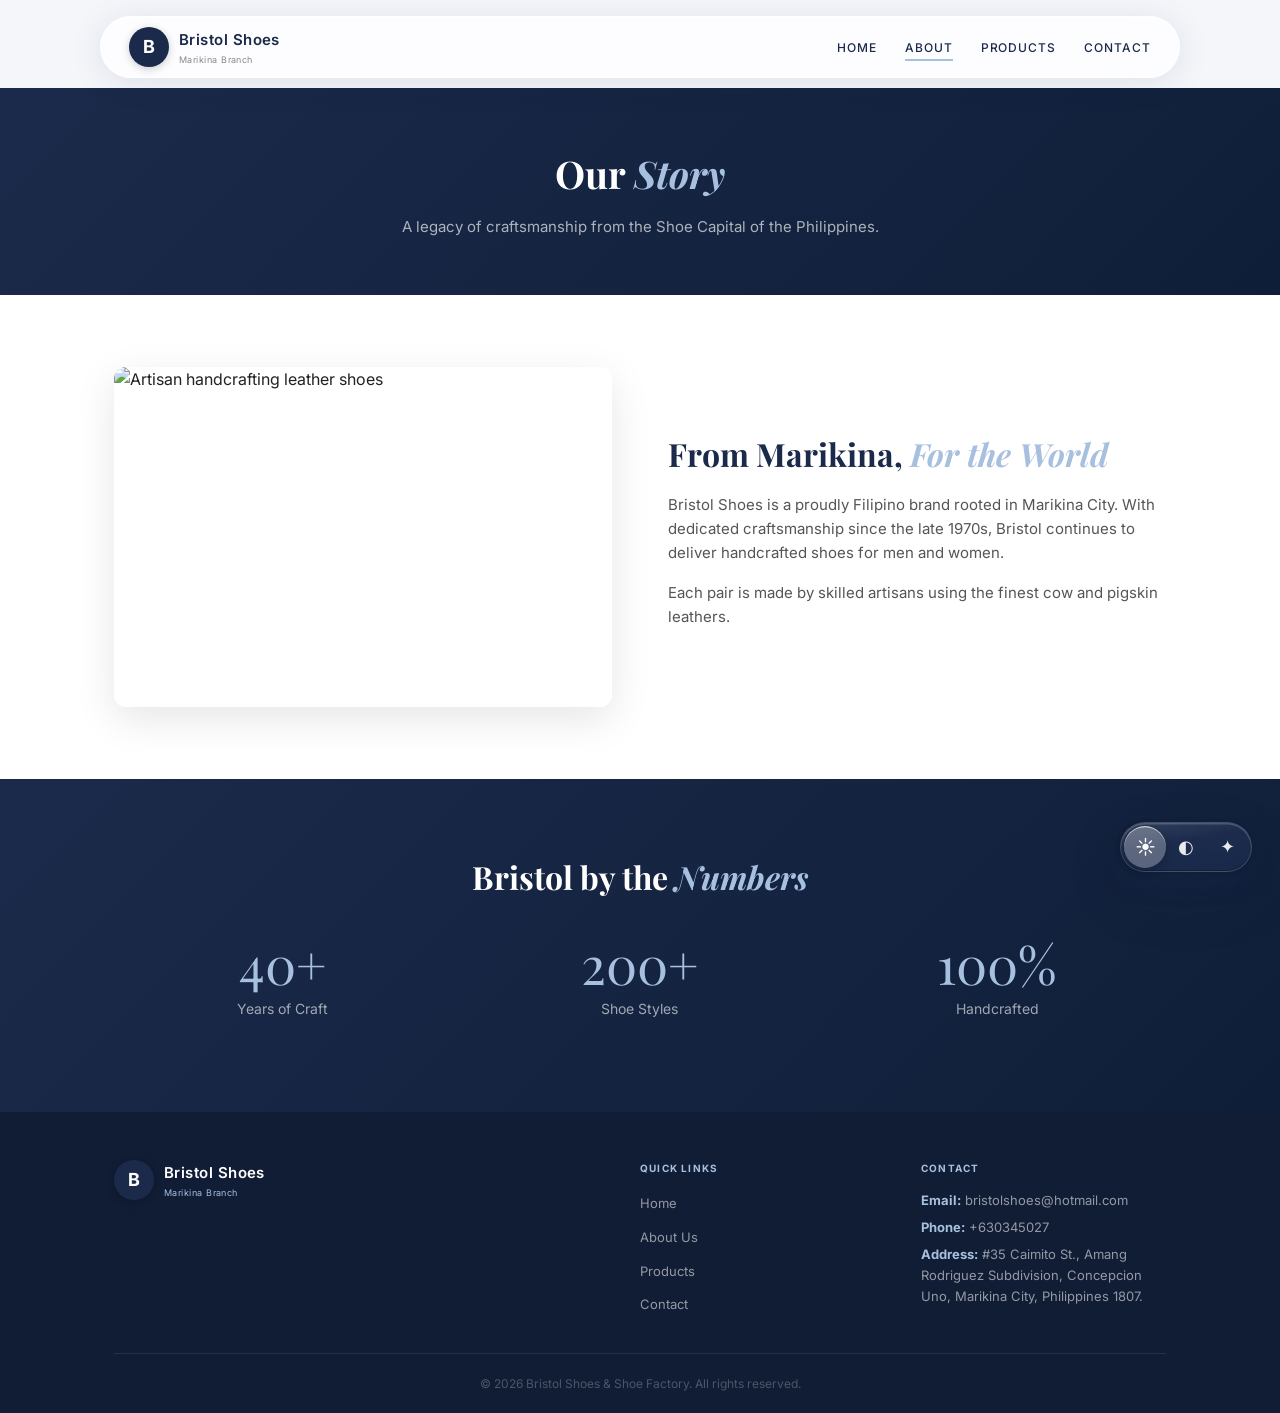
==== about.html @ e2a5bfc6 "Reduce glass transparency on Bristol theme cards to improve text legibility over images" ====
<!DOCTYPE html>
<html lang="en">
<head>
    <script async src="https://www.googletagmanager.com/gtag/js?id=G-ZRHDGZWT0E"></script>
    <script>
        window.dataLayer = window.dataLayer || [];
        function gtag() { dataLayer.push(arguments); }
        gtag('js', new Date());
        gtag('config', 'G-ZRHDGZWT0E');
    </script>
    <meta charset="UTF-8">
    <meta name="viewport" content="width=device-width, initial-scale=1.0">
    <meta name="description" content="About Bristol Shoes Marikina - A proudly Filipino shoe brand.">
    <title>About Us - Bristol Shoes Marikina</title>
    <link rel="stylesheet" href="css/style.css">
</head>
<body>

    <!-- Navbar -->
    <nav>
        <div class="wrap">
            <a href="index.html" class="logo">
                <div class="logo-icon">B</div>
                <div>
                    <span class="logo-name">Bristol Shoes</span>
                    <span class="logo-sub">Marikina Branch</span>
                </div>
            </a>
            <ul class="nav-links">
                <li><a href="index.html">Home</a></li>
                <li><a href="about.html" class="active">About</a></li>
                <li><a href="products.html">Products</a></li>
                <li><a href="contact.html">Contact</a></li>
            </ul>
            <button class="nav-toggle" id="nav-toggle" aria-label="Menu" aria-expanded="false">
                <span></span><span></span><span></span>
            </button>
        </div>
    </nav>

    <!-- Mobile Nav Dropdown -->
    <nav class="mobile-nav-menu" id="mobile-nav-menu">
        <a href="index.html">Home</a>
        <a href="about.html" class="active">About</a>
        <a href="products.html">Products</a>
        <a href="contact.html">Contact</a>
    </nav>

    <!-- Page Header -->
    <section class="page-header">
        <div class="wrap">
            <h1>Our <em>Story</em></h1>
            <p>A legacy of craftsmanship from the Shoe Capital of the Philippines.</p>
        </div>
    </section>

    <!-- Our Story -->
    <section class="section-white">
        <div class="wrap two-col">
            <div class="col">
                <img src="https://artikelph.com/wp-content/uploads/2025/02/Marikina-City-Facebook-OG-1200x630-new-min-scaled.jpg" alt="Artisan handcrafting leather shoes">
            </div>
            <div class="col">
                <h2>From Marikina, <em>For the World</em></h2>
                <p>Bristol Shoes is a proudly Filipino brand rooted in Marikina City. With dedicated craftsmanship since the late 1970s, Bristol continues to deliver handcrafted shoes for men and women.</p>
                <p>Each pair is made by skilled artisans using the finest cow and pigskin leathers.</p>
            </div>
        </div>
    </section>

   

    <!-- Stats -->
    <section class="section-navy">
        <div class="wrap">
            <h2>Bristol by the <em>Numbers</em></h2>
            <div class="stats">
                <div class="stat">
                    <span class="stat-num">40+</span>
                    <p>Years of Craft</p>
                </div>
                <div class="stat">
                    <span class="stat-num">200+</span>
                    <p>Shoe Styles</p>
                </div>
                <div class="stat">
                    <span class="stat-num">100%</span>
                    <p>Handcrafted</p>
                </div>
            </div>
        </div>
    </section>

    <!-- Footer -->
    <footer>
        <div class="wrap">
            <div class="footer-row">
                <div class="footer-wide">
                    <a href="index.html" class="logo">
                        <div class="logo-icon">B</div>
                        <div>
                            <span class="logo-name">Bristol Shoes</span>
                            <span class="logo-sub">Marikina Branch</span>
                        </div>
                    </a>
                </div>
                <div class="footer-col">
                    <h4>Quick Links</h4>
                    <ul>
                        <li><a href="index.html">Home</a></li>
                        <li><a href="about.html">About Us</a></li>
                        <li><a href="products.html">Products</a></li>
                        <li><a href="contact.html">Contact</a></li>
                    </ul>
                </div>
                <div class="footer-col footer-contact">
                    <h4>Contact</h4>
                    <p><strong>Email:</strong> bristolshoes@hotmail.com</p>
                    <p><strong>Phone:</strong> +630345027</p>
                    <p><strong>Address:</strong> #35 Caimito St., Amang Rodriguez Subdivision, Concepcion Uno, Marikina City, Philippines 1807.</p>
                </div>
            </div>
            <div class="footer-bottom">
                <p>&copy; 2026 Bristol Shoes &amp; Shoe Factory. All rights reserved.</p>
            </div>
        </div>
    </footer>

    <!-- Liquid Glass Theme Switcher -->
    <div class="switcher-wrap">
        <fieldset class="switcher">
            <legend class="switcher__legend"></legend>
            <input class="switcher__input" type="radio" name="theme" value="light" id="theme-light" checked>
            <label class="switcher__option" for="theme-light" title="Light mode">☀</label>
            <input class="switcher__input" type="radio" name="theme" value="dark" id="theme-dark">
            <label class="switcher__option" for="theme-dark" title="Dark mode">◐</label>
            <input class="switcher__input" type="radio" name="theme" value="bristol" id="theme-bristol">
            <label class="switcher__option" for="theme-bristol" title="Bristol mode">✦</label>
        </fieldset>
    </div>
    <script src="js/theme.js"></script>
    <script src="js/scroll.js"></script>

</body>
</html>
---- css/style.css ----
/* ==============================================
   BRISTOL SHOES — Stylesheet (Theme-Complete)
   HTML = skeleton · CSS = makeup + physics
   ============================================== */

@import url('https://fonts.googleapis.com/css2?family=Playfair+Display:wght@700&family=Inter:wght@400;500;600&display=swap');


/* ==============================================
   THEME VARIABLES — every color lives here
   ============================================== */

:root, [data-theme="light"] {
    --bg:           #F4F6FA;
    --bg-card:      #ffffff;
    --bg-alt:       #ffffff;
    --text:         #222222;
    --text-muted:   #555555;
    --text-soft:    #888888;
    --heading:      #1B2A4A;
    --accent:       #A8C0E0;
    --border:       #E8EEF6;
    --nav-bg:       rgba(255,255,255,0.78);
    --nav-border:   rgba(255,255,255,0.6);
    --nav-text:     #1B2A4A;
    --nav-shadow:   rgba(27,42,74,0.10);
    --btn-bg:       #1B2A4A;
    --btn-text:     #ffffff;
    --input-bg:     #F8FAFD;
    --input-border: #D8E0EC;
    --info-icon:    #1B2A4A;
    --footer-bg:    #111D35;
    --logo-bg:      #1B2A4A;
    --card-shadow:  rgba(27,42,74,0.08);
}

[data-theme="dark"] {
    --bg:           #0d1117;
    --bg-card:      #161b22;
    --bg-alt:       #161b22;
    --text:         #e6edf3;
    --text-muted:   #8b949e;
    --text-soft:    #6e7681;
    --heading:      #e6edf3;
    --accent:       #79acd4;
    --border:       #30363d;
    --nav-bg:       rgba(13,17,23,0.88);
    --nav-border:   rgba(255,255,255,0.07);
    --nav-text:     #e6edf3;
    --nav-shadow:   rgba(0,0,0,0.35);
    --btn-bg:       #ffffff;
    --btn-text:     #1B2A4A;
    --input-bg:     #0d1117;
    --input-border: #30363d;
    --info-icon:    #1B2A4A;
    --footer-bg:    #010409;
    --logo-bg:      #ffffff;
    --card-shadow:  rgba(0,0,0,0.25);
}

[data-theme="bristol"] {
    --bg:           #162040;
    --bg-card:      rgba(22,32,64,0.92);
    --bg-alt:       rgba(22,32,64,0.95);
    --text:         #ffffff;
    --text-muted:   #A8C0E0;
    --text-soft:    rgba(168,192,224,0.65);
    --heading:      #ffffff;
    --accent:       #A8C0E0;
    --border:       rgba(168,192,224,0.18);
    --nav-bg:       rgba(22,32,64,0.82);
    --nav-border:   rgba(168,192,224,0.2);
    --nav-text:     #A8C0E0;
    --nav-shadow:   rgba(0,0,0,0.3);
    --btn-bg:       #A8C0E0;
    --btn-text:     #1B2A4A;
    --input-bg:     rgba(255,255,255,0.06);
    --input-border: rgba(168,192,224,0.25);
    --info-icon:    #A8C0E0;
    --footer-bg:    #0a1228;
    --logo-bg:      #A8C0E0;
    --card-shadow:  rgba(0,0,0,0.2);
}


/* ==============================================
   RESET + BASE
   ============================================== */

html { scroll-behavior: smooth; box-sizing: border-box; }
*, *::before, *::after {
    margin: 0; padding: 0; box-sizing: inherit;
}

/* Theme transition only on elements that need it (prevents lag on complex pages) */
body, nav, .product, .cart-sidebar, .modal-container, .checkout-container, 
.form-group input, .form-group textarea, .pay-option, .cart-item,
.page-header, .section-white, .section-navy, footer {
    transition: background-color 0.3s ease;
}

body {
    font-family: 'Inter', sans-serif;
    background: var(--bg);
    color: var(--text);
    line-height: 1.6;
    padding-top: 88px;
    /* GPU-accelerated scrolling */
    -webkit-overflow-scrolling: touch;
}

img { max-width: 100%; display: block; }
a   { text-decoration: none; color: inherit; }
ul  { list-style: none; }

h2 {
    font-family: 'Playfair Display', serif;
    font-size: 32px;
    color: var(--heading);
    margin-bottom: 14px;
}
h2 em { color: var(--accent); font-style: italic; }


/* ==============================================
   WRAP
   ============================================== */

.wrap { max-width: 1100px; margin: 0 auto; padding: 0 24px; }


/* ==============================================
   NAVBAR — Floating Pill Glass
   ============================================== */

nav {
    position: fixed;
    top: 16px; left: 50%;
    transform: translateX(-50%);
    width: calc(100% - 48px);
    max-width: 1080px;
    border-radius: 999px;
    background: var(--nav-bg);
    backdrop-filter: blur(28px) saturate(200%);
    -webkit-backdrop-filter: blur(28px) saturate(200%);
    border: 1px solid var(--nav-border);
    box-shadow:
        0 4px 32px var(--nav-shadow),
        0 1px 0 rgba(255,255,255,0.55) inset;
    padding: 10px 28px;
    z-index: 1000;
    /* GPU layer for smooth scrolling */
    will-change: transform;
    transform: translateX(-50%) translateZ(0);
}

nav .wrap {
    display: flex;
    justify-content: space-between;
    align-items: center;
    max-width: 100%; padding: 0; margin: 0;
}

.logo { display: flex; align-items: center; gap: 10px; }

.logo-icon {
    width: 40px; height: 40px;
    background: var(--logo-bg);
    border-radius: 50%;
    color: var(--btn-text);
    font-size: 18px; font-weight: 700;
    display: flex; align-items: center; justify-content: center;
    box-shadow: 0 2px 8px rgba(0,0,0,0.2);
    flex-shrink: 0;
    transition: background 0.3s ease;
}

.logo-name {
    font-size: 15px; font-weight: 600;
    color: var(--nav-text);
    letter-spacing: 0.03em;
}
.logo-sub { font-size: 9px; color: var(--text-soft); display: block; letter-spacing: 0.05em; }

.nav-links { display: flex; gap: 28px; align-items: center; }
.nav-links a {
    font-size: 12px; font-weight: 500;
    color: var(--nav-text);
    text-transform: uppercase; letter-spacing: 0.08em;
    padding: 4px 0;
    border-bottom: 2px solid transparent;
    transition: color 0.2s, border-color 0.2s;
}
.nav-links a:hover    { color: var(--accent); }
.nav-links a.active   { color: var(--nav-text); border-bottom-color: var(--accent); }


/* ==============================================
   HERO
   ============================================== */

.hero {
    background: linear-gradient(135deg, #1B2A4A 0%, #0f1e38 100%);
    color: white;
    padding: 90px 0 80px;
    position: relative; overflow: hidden;
}
.hero::before {
    content: '';
    position: absolute;
    width: 500px; height: 500px;
    background: radial-gradient(circle, rgba(168,192,224,0.08) 0%, transparent 70%);
    top: -100px; right: -100px;
    border-radius: 50%;
    pointer-events: none;
}
.hero .wrap { display: flex; align-items: center; gap: 60px; }
.hero-text  { flex: 1; }
.hero-img   { flex: 1; }
.hero-img img {
    width: 100%; height: 380px;
    object-fit: cover; object-position: center 57%;
    border-radius: 16px;
    box-shadow: 0 24px 60px rgba(0,0,0,0.35);
}
.hero-text small {
    font-size: 11px; color: #A8C0E0;
    display: block; margin-bottom: 16px;
    letter-spacing: 0.15em; text-transform: uppercase;
}
.hero-text h1 {
    font-family: 'Playfair Display', serif;
    font-size: 50px; line-height: 1.15; margin-bottom: 18px; color: white;
}
.hero-text h1 em { color: #A8C0E0; font-style: italic; }
.hero-text p  { color: rgba(255,255,255,0.75); margin-bottom: 28px; font-size: 16px; }
.hero-btns    { display: flex; gap: 14px; flex-wrap: wrap; }


/* ==============================================
   PAGE HEADER (About / Products / Contact banner)
   ============================================== */

.page-header {
    background: linear-gradient(135deg, #1B2A4A 0%, #0f1e38 100%);
    color: white; padding: 56px 0; text-align: center;
}
.page-header h1    { font-family: 'Playfair Display', serif; font-size: 38px; color: white; }
.page-header h1 em { color: #A8C0E0; }
.page-header p     { color: rgba(255,255,255,0.65); margin-top: 10px; font-size: 15px; }


/* ==============================================
   SECTIONS
   ============================================== */

.section       { padding: 72px 0; background: var(--bg); }
.section-white { padding: 72px 0; background: var(--bg-alt); }
.section-navy  {
    padding: 72px 0;
    background: linear-gradient(135deg, #1B2A4A 0%, #0f1e38 100%);
    color: white; text-align: center;
}
.section-navy h2 { color: white; }
.section-navy h2 em { color: #A8C0E0; }
.section-navy p  { color: rgba(255,255,255,0.72); margin-bottom: 20px; font-size: 16px; }


/* ==============================================
   TWO-COLUMN
   ============================================== */

.two-col      { display: flex; align-items: center; gap: 56px; }
.two-col .col { flex: 1; }
.two-col img  { width: 100%; height: 340px; object-fit: cover; border-radius: 12px; box-shadow: 0 12px 40px rgba(0,0,0,0.1); }
.two-col p    { color: var(--text-muted); margin-bottom: 16px; font-size: 15px; }


/* ==============================================
   BUTTONS
   ============================================== */

.btn {
    display: inline-block; padding: 12px 28px;
    background: var(--btn-bg); color: var(--btn-text);
    font-size: 13px; font-weight: 500;
    border: 2px solid var(--btn-bg);
    border-radius: 4px; letter-spacing: 0.04em; cursor: pointer;
    transition: opacity 0.2s, transform 0.15s, box-shadow 0.2s;
}
.btn:hover { opacity: 0.85; box-shadow: 0 4px 16px rgba(0,0,0,0.2); transform: translateY(-1px); }

.btn-outline {
    display: inline-block; padding: 12px 28px;
    background: transparent; color: white;
    font-size: 13px; font-weight: 500;
    border: 2px solid rgba(255,255,255,0.7);
    border-radius: 4px; letter-spacing: 0.04em; cursor: pointer;
    transition: background 0.2s, border-color 0.2s, transform 0.15s;
}
.btn-outline:hover { background: rgba(255,255,255,0.1); border-color: white; transform: translateY(-1px); }



/* ==============================================
   STATS
   ============================================== */

.stats    { display: flex; gap: 20px; margin-top: 36px; }
.stat     { flex: 1; text-align: center; }
.stat-num { font-family: 'Playfair Display', serif; font-size: 52px; color: #A8C0E0; display: block; line-height: 1; }
.stat p   { color: rgba(255,255,255,0.6); font-size: 14px; margin-top: 8px; }


/* ==============================================
   CONTACT
   ============================================== */

.contact-row       { display: flex; gap: 56px; }
.contact-row > div { flex: 1; }
.contact-row h3 {
    font-family: 'Playfair Display', serif;
    font-size: 22px; color: var(--heading); margin-bottom: 20px;
}

.form-group { margin-bottom: 16px; }
.form-group label {
    display: block; font-size: 12px; font-weight: 500;
    color: var(--text-muted); margin-bottom: 6px; letter-spacing: 0.04em;
}
.optional { color: var(--text-soft); font-weight: 400; }

.form-group input,
.form-group textarea {
    width: 100%; padding: 11px 14px;
    border: 1.5px solid var(--input-border);
    border-radius: 8px;
    background: var(--input-bg);
    font-family: 'Inter', sans-serif; font-size: 14px;
    color: var(--text);
    transition: border-color 0.2s, box-shadow 0.2s;
    outline: none;
}
.form-group input:focus,
.form-group textarea:focus {
    border-color: var(--accent);
    box-shadow: 0 0 0 3px rgba(168,192,224,0.15);
}
.form-group textarea { height: 130px; resize: vertical; }

.field-ok input,  .field-ok textarea  { border-color: #2ecc71 !important; }
.field-err input, .field-err textarea { border-color: #e74c3c !important; }

.field-error { display: block; font-size: 12px; color: #e74c3c; margin-top: 4px; min-height: 16px; }

.info-item { display: flex; gap: 14px; margin-bottom: 20px; align-items: flex-start; }
.info-icon {
    width: 38px; height: 38px; flex-shrink: 0;
    background: var(--info-icon); color: white;
    border-radius: 8px;
    display: flex; align-items: center; justify-content: center;
    font-size: 16px;
}
.info-item h4 { font-size: 13px; font-weight: 600; color: var(--heading); margin-bottom: 2px; }
.info-item p  { font-size: 13px; color: var(--text-muted); }

.map        { margin-top: 32px; height: 300px; border-radius: 12px; overflow: hidden; border: 2px solid var(--border); }
.map iframe { width: 100%; height: 100%; border: none; }

.form-success {
    text-align: center; padding: 48px 24px;
    background: rgba(46,204,113,0.08);
    border: 2px solid #2ecc71; border-radius: 12px;
}
.success-icon    { font-size: 48px; display: block; margin-bottom: 12px; }
.form-success h3 { color: var(--heading); margin-bottom: 8px; font-size: 22px; }
.form-success p  { color: var(--text-muted); font-size: 15px; }


/* ==============================================
   FOOTER
   ============================================== */

footer { background: var(--footer-bg); color: white; padding: 48px 0 20px; }

.footer-row {
    display: flex; gap: 36px;
    padding-bottom: 28px; margin-bottom: 20px;
    border-bottom: 1px solid rgba(255,255,255,0.08);
}
.footer-wide { flex: 2; }
.footer-col  { flex: 1; }

footer .logo-name { color: white; }
footer .logo-sub  { color: #A8C0E0; }
footer .logo-icon { background: #1B2A4A; color: white; }

.footer-tagline         { font-size: 13px; color: rgba(255,255,255,0.45); margin-top: 12px; line-height: 1.6; }
.footer-col h4          { font-size: 10px; color: #A8C0E0; margin-bottom: 14px; text-transform: uppercase; letter-spacing: 0.12em; }
.footer-col li          { margin-bottom: 8px; }
.footer-col a           { font-size: 13px; color: rgba(255,255,255,0.55); }
.footer-col a:hover     { color: white; }
.footer-contact p       { font-size: 13px; color: rgba(255,255,255,0.55); margin-bottom: 6px; }
.footer-contact strong  { color: #A8C0E0; }
.footer-bottom          { text-align: center; font-size: 12px; color: rgba(255,255,255,0.25); }


/* ==============================================
   SCROLL ANIMATIONS
   Elements fade + slide up as they enter viewport.
   Controlled by IntersectionObserver in scroll.js
   ============================================== */

.reveal {
    opacity: 0;
    transform: translateY(28px);
    transition: opacity 0.55s ease, transform 0.55s ease;
}
.reveal.visible {
    opacity: 1;
    transform: translateY(0);
}


/* ==============================================
   LIQUID GLASS THEME SWITCHER
   Fixed bottom-right. Works on all 4 pages.
   ============================================== */

.switcher-wrap {
    position: fixed;
    bottom: 28px; right: 28px;
    z-index: 9999;
    display: flex; flex-direction: column; align-items: flex-end; gap: 6px;
}

.switcher-label {
    font-size: 9px; font-weight: 700;
    letter-spacing: 0.14em; text-transform: uppercase;
    /* Dark bg behind the widget so label is always readable */
    color: rgba(255,255,255,0.65);
    text-shadow: 0 1px 4px rgba(0,0,0,0.5);
    padding-right: 4px;
}

/* Reset fieldset browser defaults */
.switcher {
    border: none;
    margin: 0; padding: 0;
    min-width: 0;
    /* Layout */
    position: relative;
    display: flex; align-items: center; gap: 3px;
    padding: 5px;
    border-radius: 999px;

    /* ── Light mode: dark navy so icons are ALWAYS readable on white pages ── */
    background: rgba(27, 42, 74, 0.88);

    /* 2. Blur everything behind it */
    backdrop-filter: blur(40px) saturate(200%);
    -webkit-backdrop-filter: blur(40px) saturate(200%);

    /* 3. Glass rim — subtle top-edge highlight */
    border: 1px solid rgba(255, 255, 255, 0.18) !important;

    /* 4. Depth shadows */
    box-shadow:
        0 2px 6px   rgba(0,0,0,0.15),
        0 8px 24px  rgba(27,42,74,0.35),
        0 24px 56px rgba(27,42,74,0.18),
        inset 0  1.5px 0 rgba(255,255,255,0.18),
        inset 0 -1px   0 rgba(0,0,0,0.25);

    cursor: pointer;
}

/* Specular sheen — top-half highlight on the glass pill */
.switcher::after {
    content: '';
    position: absolute;
    inset: 0;
    border-radius: inherit;
    background: linear-gradient(
        170deg,
        rgba(255,255,255,0.12) 0%,
        rgba(255,255,255,0.02) 40%,
        rgba(255,255,255,0.00) 100%
    );
    pointer-events: none;
    z-index: 0;
}

/* Hide real radio */
.switcher__input  { display: none; }
.switcher__legend { display: none; }

/* Clickable icon button */
.switcher__option {
    position: relative; z-index: 2; /* above the ::after sheen */
    width: 38px; height: 38px;
    border-radius: 50%;
    display: flex; align-items: center; justify-content: center;
    cursor: pointer; font-size: 18px;
    color: rgba(255, 255, 255, 0.9);
    transition:
        background  0.22s ease,
        box-shadow  0.22s ease,
        transform   0.22s cubic-bezier(0.175, 0.885, 0.32, 1.8);
    user-select: none;
}

.switcher__option:hover { transform: scale(1.16); }

/* Checked / active circle */
.switcher__input:checked + .switcher__option {
    background: rgba(255, 255, 255, 0.28);
    color: white;
    box-shadow:
        0 2px 10px rgba(0,0,0,0.20),
        inset 0 1px 0 rgba(255,255,255,0.65);
    transform: scale(1.1);
}

/* ── Dark mode overrides ── */
[data-theme="dark"] .switcher {
    background: rgba(20, 26, 40, 0.60) !important;
    border-color: rgba(255,255,255,0.10) !important;
    box-shadow:
        0 8px 32px rgba(0,0,0,0.55),
        inset 0 1.5px 0 rgba(255,255,255,0.10),
        inset 0 -1px  0 rgba(0,0,0,0.25);
}
[data-theme="dark"] .switcher::after {
    background: linear-gradient(170deg, rgba(255,255,255,0.07) 0%, transparent 45%);
}
[data-theme="dark"] .switcher__option { color: rgba(200,215,230,0.85); }
[data-theme="dark"] .switcher__input:checked + .switcher__option {
    background: rgba(255,255,255,0.14);
    box-shadow: 0 2px 10px rgba(0,0,0,0.35), inset 0 1px 0 rgba(255,255,255,0.15);
}

/* ── Bristol mode overrides ── */
[data-theme="bristol"] .switcher {
    background: rgba(168,192,224,0.14) !important;
    border-color: rgba(168,192,224,0.35) !important;
    box-shadow:
        0 8px 32px rgba(0,0,0,0.4),
        inset 0 1.5px 0 rgba(168,192,224,0.45),
        inset 0 -1px  0 rgba(0,0,0,0.15);
}
[data-theme="bristol"] .switcher::after {
    background: linear-gradient(170deg, rgba(168,192,224,0.25) 0%, transparent 45%);
}
[data-theme="bristol"] .switcher__option { color: rgba(200,220,240,0.9); }



/* ==============================================
   HAMBURGER TOGGLE
   ============================================== */

.nav-toggle {
    display: none;
    flex-direction: column;
    justify-content: center;
    align-items: center;
    gap: 5px;
    width: 36px; height: 36px;
    background: none; border: none;
    cursor: pointer;
    padding: 4px;
    border-radius: 8px;
    flex-shrink: 0;
    transition: background 0.2s;
    z-index: 10;
}
.nav-toggle:hover { background: rgba(168,192,224,0.15); }

.nav-toggle span {
    display: block;
    width: 22px; height: 2px;
    background: var(--nav-text);
    border-radius: 2px;
    transition: transform 0.3s ease, opacity 0.3s ease, width 0.3s ease;
    transform-origin: center;
}

/* Animated X when open */
.nav-toggle.open span:nth-child(1) { transform: translateY(7px) rotate(45deg); }
.nav-toggle.open span:nth-child(2) { opacity: 0; width: 0; }
.nav-toggle.open span:nth-child(3) { transform: translateY(-7px) rotate(-45deg); }

/* Mobile dropdown menu */
.mobile-nav-menu {
    display: none;
    position: fixed;
    top: 80px; left: 50%;
    transform: translateX(-50%);
    width: calc(100% - 48px);
    max-width: 1080px;
    background: var(--nav-bg);
    backdrop-filter: blur(28px) saturate(200%);
    -webkit-backdrop-filter: blur(28px) saturate(200%);
    border: 1px solid var(--nav-border);
    border-radius: 20px;
    padding: 8px 0;
    z-index: 999;
    box-shadow: 0 8px 32px var(--nav-shadow);
    flex-direction: column;
    overflow: hidden;
    opacity: 0;
    pointer-events: none;
    transition: opacity 0.25s ease, transform 0.25s ease;
    transform: translateX(-50%) translateY(-8px);
}
.mobile-nav-menu.open {
    opacity: 1; pointer-events: all;
    transform: translateX(-50%) translateY(0);
}
.mobile-nav-menu a {
    display: block;
    padding: 14px 28px;
    font-size: 14px; font-weight: 500;
    color: var(--nav-text);
    text-transform: uppercase; letter-spacing: 0.1em;
    border-bottom: 1px solid var(--nav-border);
    transition: background 0.15s, color 0.15s;
}
.mobile-nav-menu a:last-child { border-bottom: none; }
.mobile-nav-menu a:hover { background: rgba(168,192,224,0.08); color: var(--accent); }
.mobile-nav-menu a.active { color: var(--accent); }


/* ==============================================
   MOBILE
   ============================================== */

@media (max-width: 680px) {
    /* Show hamburger, hide desktop links */
    .nav-toggle { display: flex; }
    .mobile-nav-menu { display: flex; }
    .nav-links { display: none !important; }

    /* Tighten the pill nav on small screens */
    nav { padding: 10px 16px; width: calc(100% - 32px); }

    /* Body spacing */
    .hero .wrap, .two-col, .cards, .products,
    .contact-row, .footer-row, .stats,
    .hero-btns { flex-direction: column; }

    .hero-text h1 { font-size: 28px; }
    .hero-img img { height: 340px; }
    .hero         { padding: 50px 0; }

    .switcher-wrap { bottom: 16px; right: 50%; transform: translateX(50%); }
}

@media (min-width: 681px) and (max-width: 900px) {
    .hero .wrap, .two-col, .contact-row { flex-direction: column; }
    .hero-text h1 { font-size: 30px; }
    nav { padding: 8px 20px; }
}
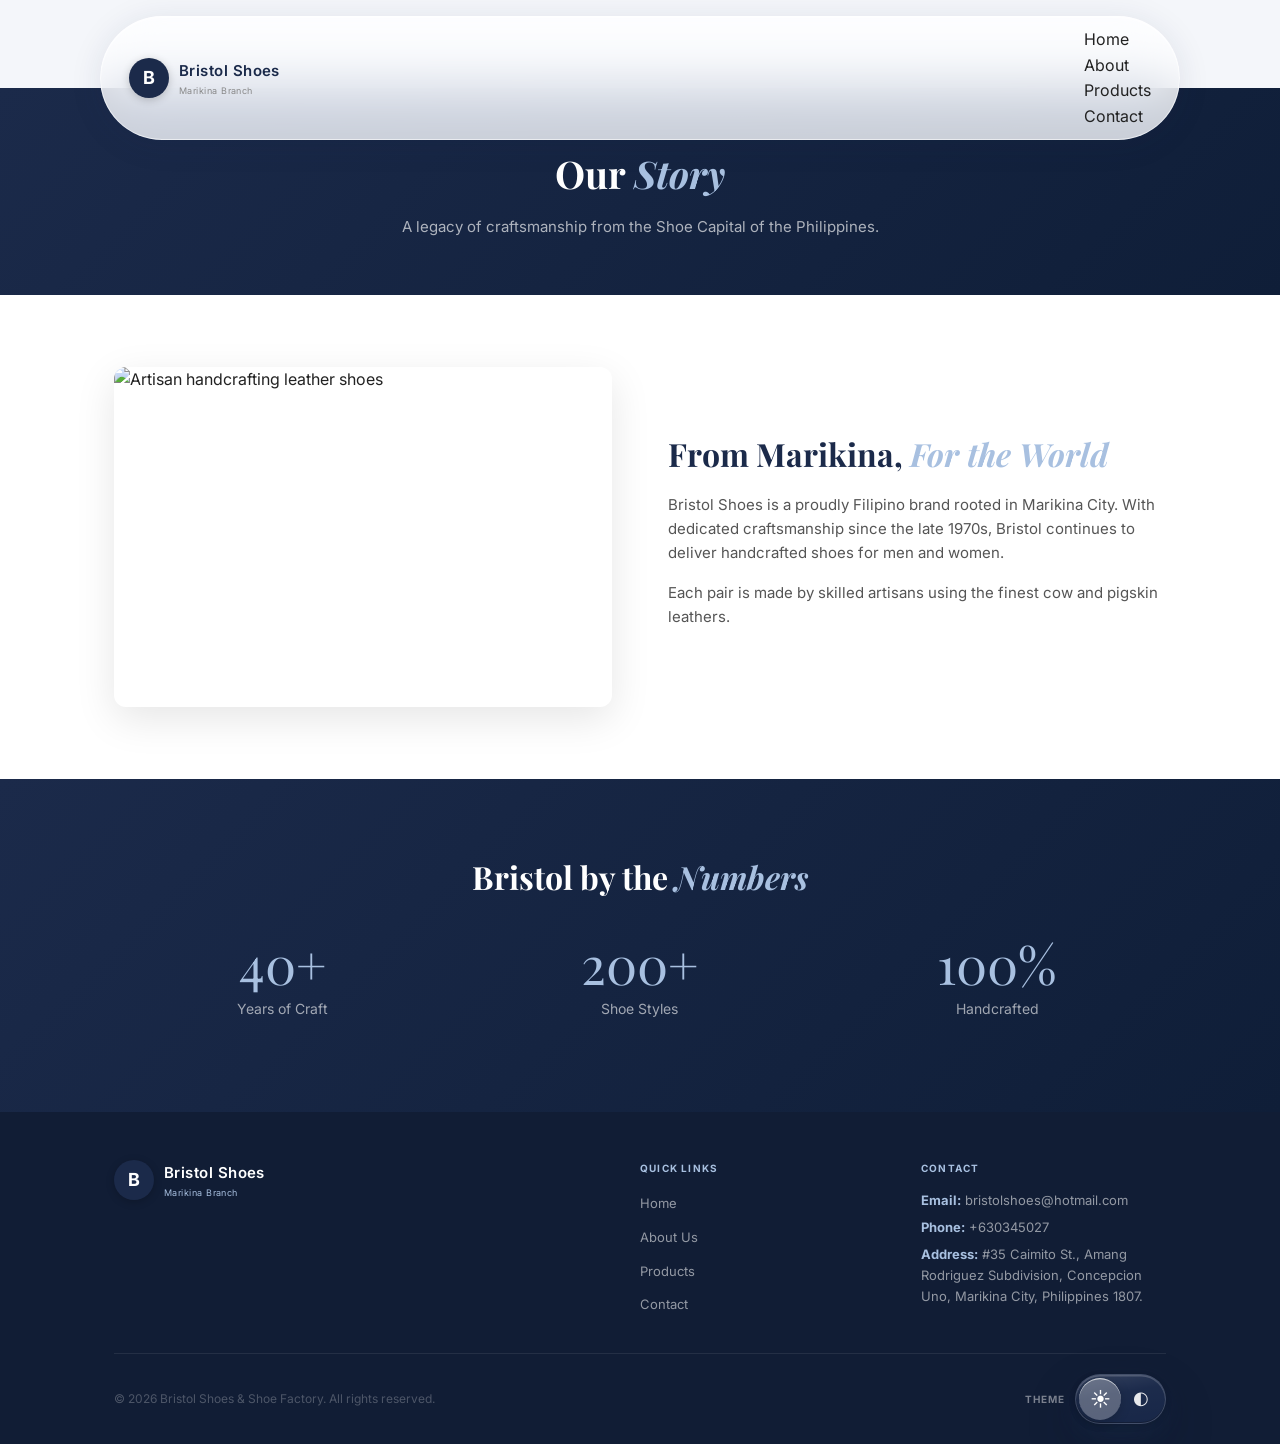
==== commit 353ea4b6: "Final Polish: Remove Bristol theme, relocate theme switcher to footer, and add integrated size guide" ====
--- a/about.html
+++ b/about.html
@@ -1,6 +1,8 @@
 <!DOCTYPE html>
 <html lang="en">
+
 <head>
+    <!--Google Tag Manager para track natin website stats naten like gano kadami nag visit ng websites naten etc.-->
     <script async src="https://www.googletagmanager.com/gtag/js?id=G-ZRHDGZWT0E"></script>
     <script>
         window.dataLayer = window.dataLayer || [];
@@ -14,9 +16,10 @@
     <title>About Us - Bristol Shoes Marikina</title>
     <link rel="stylesheet" href="css/style.css">
 </head>
+
 <body>
 
-    <!-- Navbar -->
+    <!-- Navigation bar code section naten -->
     <nav>
         <div class="wrap">
             <a href="index.html" class="logo">
@@ -26,7 +29,7 @@
                     <span class="logo-sub">Marikina Branch</span>
                 </div>
             </a>
-            <ul class="nav-links">
+            <ul class="navigation-links">
                 <li><a href="index.html">Home</a></li>
                 <li><a href="about.html" class="active">About</a></li>
                 <li><a href="products.html">Products</a></li>
@@ -38,7 +41,7 @@
         </div>
     </nav>
 
-    <!-- Mobile Nav Dropdown -->
+    <!-- Mobile Nav Dropdown Burger -->
     <nav class="mobile-nav-menu" id="mobile-nav-menu">
         <a href="index.html">Home</a>
         <a href="about.html" class="active">About</a>
@@ -58,17 +61,19 @@
     <section class="section-white">
         <div class="wrap two-col">
             <div class="col">
-                <img src="https://artikelph.com/wp-content/uploads/2025/02/Marikina-City-Facebook-OG-1200x630-new-min-scaled.jpg" alt="Artisan handcrafting leather shoes">
+                <img src="https://artikelph.com/wp-content/uploads/2025/02/Marikina-City-Facebook-OG-1200x630-new-min-scaled.jpg"
+                    alt="Artisan handcrafting leather shoes">
             </div>
             <div class="col">
                 <h2>From Marikina, <em>For the World</em></h2>
-                <p>Bristol Shoes is a proudly Filipino brand rooted in Marikina City. With dedicated craftsmanship since the late 1970s, Bristol continues to deliver handcrafted shoes for men and women.</p>
+                <p>Bristol Shoes is a proudly Filipino brand rooted in Marikina City. With dedicated craftsmanship since
+                    the late 1970s, Bristol continues to deliver handcrafted shoes for men and women.</p>
                 <p>Each pair is made by skilled artisans using the finest cow and pigskin leathers.</p>
             </div>
         </div>
     </section>
 
-   
+
 
     <!-- Stats -->
     <section class="section-navy">
@@ -117,29 +122,28 @@
                     <h4>Contact</h4>
                     <p><strong>Email:</strong> bristolshoes@hotmail.com</p>
                     <p><strong>Phone:</strong> +630345027</p>
-                    <p><strong>Address:</strong> #35 Caimito St., Amang Rodriguez Subdivision, Concepcion Uno, Marikina City, Philippines 1807.</p>
+                    <p><strong>Address:</strong> #35 Caimito St., Amang Rodriguez Subdivision, Concepcion Uno, Marikina
+                        City, Philippines 1807.</p>
                 </div>
             </div>
             <div class="footer-bottom">
                 <p>&copy; 2026 Bristol Shoes &amp; Shoe Factory. All rights reserved.</p>
+                <div class="switcher-wrap">
+                    <span class="switcher-label">Theme</span>
+                    <fieldset class="switcher">
+                        <legend class="switcher__legend"></legend>
+                        <input class="switcher__input" type="radio" name="theme" value="light" id="theme-light" checked>
+                        <label class="switcher__option" for="theme-light" title="Light mode">☀</label>
+                        <input class="switcher__input" type="radio" name="theme" value="dark" id="theme-dark">
+                        <label class="switcher__option" for="theme-dark" title="Dark mode">◐</label>
+                    </fieldset>
+                </div>
             </div>
         </div>
     </footer>
-
-    <!-- Liquid Glass Theme Switcher -->
-    <div class="switcher-wrap">
-        <fieldset class="switcher">
-            <legend class="switcher__legend"></legend>
-            <input class="switcher__input" type="radio" name="theme" value="light" id="theme-light" checked>
-            <label class="switcher__option" for="theme-light" title="Light mode">☀</label>
-            <input class="switcher__input" type="radio" name="theme" value="dark" id="theme-dark">
-            <label class="switcher__option" for="theme-dark" title="Dark mode">◐</label>
-            <input class="switcher__input" type="radio" name="theme" value="bristol" id="theme-bristol">
-            <label class="switcher__option" for="theme-bristol" title="Bristol mode">✦</label>
-        </fieldset>
-    </div>
     <script src="js/theme.js"></script>
     <script src="js/scroll.js"></script>
 
 </body>
-</html>
+
+</html>
--- a/css/style.css
+++ b/css/style.css
@@ -10,92 +10,90 @@
    THEME VARIABLES — every color lives here
    ============================================== */
 
-:root, [data-theme="light"] {
-    --bg:           #F4F6FA;
-    --bg-card:      #ffffff;
-    --bg-alt:       #ffffff;
-    --text:         #222222;
-    --text-muted:   #555555;
-    --text-soft:    #888888;
-    --heading:      #1B2A4A;
-    --accent:       #A8C0E0;
-    --border:       #E8EEF6;
-    --nav-bg:       rgba(255,255,255,0.78);
-    --nav-border:   rgba(255,255,255,0.6);
-    --nav-text:     #1B2A4A;
-    --nav-shadow:   rgba(27,42,74,0.10);
-    --btn-bg:       #1B2A4A;
-    --btn-text:     #ffffff;
-    --input-bg:     #F8FAFD;
+:root,
+[data-theme="light"] {
+    --bg: #F4F6FA;
+    --bg-card: #ffffff;
+    --bg-alt: #ffffff;
+    --text: #222222;
+    --text-muted: #555555;
+    --text-soft: #888888;
+    --heading: #1B2A4A;
+    --accent: #A8C0E0;
+    --border: #E8EEF6;
+    --nav-bg: rgba(255, 255, 255, 0.78);
+    --nav-border: rgba(255, 255, 255, 0.6);
+    --nav-text: #1B2A4A;
+    --nav-shadow: rgba(27, 42, 74, 0.10);
+    --btn-bg: #1B2A4A;
+    --btn-text: #ffffff;
+    --input-bg: #F8FAFD;
     --input-border: #D8E0EC;
-    --info-icon:    #1B2A4A;
-    --footer-bg:    #111D35;
-    --logo-bg:      #1B2A4A;
-    --card-shadow:  rgba(27,42,74,0.08);
+    --info-icon: #1B2A4A;
+    --footer-bg: #111D35;
+    --logo-bg: #1B2A4A;
+    --card-shadow: rgba(27, 42, 74, 0.08);
 }
 
 [data-theme="dark"] {
-    --bg:           #0d1117;
-    --bg-card:      #161b22;
-    --bg-alt:       #161b22;
-    --text:         #e6edf3;
-    --text-muted:   #8b949e;
-    --text-soft:    #6e7681;
-    --heading:      #e6edf3;
-    --accent:       #79acd4;
-    --border:       #30363d;
-    --nav-bg:       rgba(13,17,23,0.88);
-    --nav-border:   rgba(255,255,255,0.07);
-    --nav-text:     #e6edf3;
-    --nav-shadow:   rgba(0,0,0,0.35);
-    --btn-bg:       #ffffff;
-    --btn-text:     #1B2A4A;
-    --input-bg:     #0d1117;
+    --bg: #0d1117;
+    --bg-card: #161b22;
+    --bg-alt: #161b22;
+    --text: #e6edf3;
+    --text-muted: #8b949e;
+    --text-soft: #6e7681;
+    --heading: #e6edf3;
+    --accent: #79acd4;
+    --border: #30363d;
+    --nav-bg: rgba(13, 17, 23, 0.88);
+    --nav-border: rgba(255, 255, 255, 0.07);
+    --nav-text: #e6edf3;
+    --nav-shadow: rgba(0, 0, 0, 0.35);
+    --btn-bg: #ffffff;
+    --btn-text: #1B2A4A;
+    --input-bg: #0d1117;
     --input-border: #30363d;
-    --info-icon:    #1B2A4A;
-    --footer-bg:    #010409;
-    --logo-bg:      #ffffff;
-    --card-shadow:  rgba(0,0,0,0.25);
-}
-
-[data-theme="bristol"] {
-    --bg:           #162040;
-    --bg-card:      rgba(22,32,64,0.92);
-    --bg-alt:       rgba(22,32,64,0.95);
-    --text:         #ffffff;
-    --text-muted:   #A8C0E0;
-    --text-soft:    rgba(168,192,224,0.65);
-    --heading:      #ffffff;
-    --accent:       #A8C0E0;
-    --border:       rgba(168,192,224,0.18);
-    --nav-bg:       rgba(22,32,64,0.82);
-    --nav-border:   rgba(168,192,224,0.2);
-    --nav-text:     #A8C0E0;
-    --nav-shadow:   rgba(0,0,0,0.3);
-    --btn-bg:       #A8C0E0;
-    --btn-text:     #1B2A4A;
-    --input-bg:     rgba(255,255,255,0.06);
-    --input-border: rgba(168,192,224,0.25);
-    --info-icon:    #A8C0E0;
-    --footer-bg:    #0a1228;
-    --logo-bg:      #A8C0E0;
-    --card-shadow:  rgba(0,0,0,0.2);
-}
+    --info-icon: #1B2A4A;
+    --footer-bg: #010409;
+    --logo-bg: #ffffff;
+    --card-shadow: rgba(0, 0, 0, 0.25);
+}
+
+
 
 
 /* ==============================================
    RESET + BASE
    ============================================== */
 
-html { scroll-behavior: smooth; box-sizing: border-box; }
-*, *::before, *::after {
-    margin: 0; padding: 0; box-sizing: inherit;
+html {
+    scroll-behavior: smooth;
+    box-sizing: border-box;
+}
+
+*,
+*::before,
+*::after {
+    margin: 0;
+    padding: 0;
+    box-sizing: inherit;
 }
 
 /* Theme transition only on elements that need it (prevents lag on complex pages) */
-body, nav, .product, .cart-sidebar, .modal-container, .checkout-container, 
-.form-group input, .form-group textarea, .pay-option, .cart-item,
-.page-header, .section-white, .section-navy, footer {
+body,
+nav,
+.product,
+.cart-sidebar,
+.modal-container,
+.checkout-container,
+.form-group input,
+.form-group textarea,
+.pay-option,
+.cart-item,
+.page-header,
+.section-white,
+.section-navy,
+footer {
     transition: background-color 0.3s ease;
 }
 
@@ -109,9 +107,19 @@
     -webkit-overflow-scrolling: touch;
 }
 
-img { max-width: 100%; display: block; }
-a   { text-decoration: none; color: inherit; }
-ul  { list-style: none; }
+img {
+    max-width: 100%;
+    display: block;
+}
+
+a {
+    text-decoration: none;
+    color: inherit;
+}
+
+ul {
+    list-style: none;
+}
 
 h2 {
     font-family: 'Playfair Display', serif;
@@ -119,14 +127,22 @@
     color: var(--heading);
     margin-bottom: 14px;
 }
-h2 em { color: var(--accent); font-style: italic; }
+
+h2 em {
+    color: var(--accent);
+    font-style: italic;
+}
 
 
 /* ==============================================
    WRAP
    ============================================== */
 
-.wrap { max-width: 1100px; margin: 0 auto; padding: 0 24px; }
+.wrap {
+    max-width: 1100px;
+    margin: 0 auto;
+    padding: 0 24px;
+}
 
 
 /* ==============================================
@@ -135,7 +151,8 @@
 
 nav {
     position: fixed;
-    top: 16px; left: 50%;
+    top: 16px;
+    left: 50%;
     transform: translateX(-50%);
     width: calc(100% - 48px);
     max-width: 1080px;
@@ -146,7 +163,7 @@
     border: 1px solid var(--nav-border);
     box-shadow:
         0 4px 32px var(--nav-shadow),
-        0 1px 0 rgba(255,255,255,0.55) inset;
+        0 1px 0 rgba(255, 255, 255, 0.55) inset;
     padding: 10px 28px;
     z-index: 1000;
     /* GPU layer for smooth scrolling */
@@ -158,41 +175,72 @@
     display: flex;
     justify-content: space-between;
     align-items: center;
-    max-width: 100%; padding: 0; margin: 0;
-}
-
-.logo { display: flex; align-items: center; gap: 10px; }
+    max-width: 100%;
+    padding: 0;
+    margin: 0;
+}
+
+.logo {
+    display: flex;
+    align-items: center;
+    gap: 10px;
+}
 
 .logo-icon {
-    width: 40px; height: 40px;
+    width: 40px;
+    height: 40px;
     background: var(--logo-bg);
     border-radius: 50%;
     color: var(--btn-text);
-    font-size: 18px; font-weight: 700;
-    display: flex; align-items: center; justify-content: center;
-    box-shadow: 0 2px 8px rgba(0,0,0,0.2);
+    font-size: 18px;
+    font-weight: 700;
+    display: flex;
+    align-items: center;
+    justify-content: center;
+    box-shadow: 0 2px 8px rgba(0, 0, 0, 0.2);
     flex-shrink: 0;
     transition: background 0.3s ease;
 }
 
 .logo-name {
-    font-size: 15px; font-weight: 600;
+    font-size: 15px;
+    font-weight: 600;
     color: var(--nav-text);
     letter-spacing: 0.03em;
 }
-.logo-sub { font-size: 9px; color: var(--text-soft); display: block; letter-spacing: 0.05em; }
-
-.nav-links { display: flex; gap: 28px; align-items: center; }
+
+.logo-sub {
+    font-size: 9px;
+    color: var(--text-soft);
+    display: block;
+    letter-spacing: 0.05em;
+}
+
+.nav-links {
+    display: flex;
+    gap: 28px;
+    align-items: center;
+}
+
 .nav-links a {
-    font-size: 12px; font-weight: 500;
+    font-size: 12px;
+    font-weight: 500;
     color: var(--nav-text);
-    text-transform: uppercase; letter-spacing: 0.08em;
+    text-transform: uppercase;
+    letter-spacing: 0.08em;
     padding: 4px 0;
     border-bottom: 2px solid transparent;
     transition: color 0.2s, border-color 0.2s;
 }
-.nav-links a:hover    { color: var(--accent); }
-.nav-links a.active   { color: var(--nav-text); border-bottom-color: var(--accent); }
+
+.nav-links a:hover {
+    color: var(--accent);
+}
+
+.nav-links a.active {
+    color: var(--nav-text);
+    border-bottom-color: var(--accent);
+}
 
 
 /* ==============================================
@@ -203,38 +251,78 @@
     background: linear-gradient(135deg, #1B2A4A 0%, #0f1e38 100%);
     color: white;
     padding: 90px 0 80px;
-    position: relative; overflow: hidden;
-}
+    position: relative;
+    overflow: hidden;
+}
+
 .hero::before {
     content: '';
     position: absolute;
-    width: 500px; height: 500px;
-    background: radial-gradient(circle, rgba(168,192,224,0.08) 0%, transparent 70%);
-    top: -100px; right: -100px;
+    width: 500px;
+    height: 500px;
+    background: radial-gradient(circle, rgba(168, 192, 224, 0.08) 0%, transparent 70%);
+    top: -100px;
+    right: -100px;
     border-radius: 50%;
     pointer-events: none;
 }
-.hero .wrap { display: flex; align-items: center; gap: 60px; }
-.hero-text  { flex: 1; }
-.hero-img   { flex: 1; }
+
+.hero .wrap {
+    display: flex;
+    align-items: center;
+    gap: 60px;
+}
+
+.hero-text {
+    flex: 1;
+}
+
+.hero-img {
+    flex: 1;
+}
+
 .hero-img img {
-    width: 100%; height: 380px;
-    object-fit: cover; object-position: center 57%;
+    width: 100%;
+    height: 380px;
+    object-fit: cover;
+    object-position: center 57%;
     border-radius: 16px;
-    box-shadow: 0 24px 60px rgba(0,0,0,0.35);
-}
+    box-shadow: 0 24px 60px rgba(0, 0, 0, 0.35);
+}
+
 .hero-text small {
-    font-size: 11px; color: #A8C0E0;
-    display: block; margin-bottom: 16px;
-    letter-spacing: 0.15em; text-transform: uppercase;
-}
+    font-size: 11px;
+    color: #A8C0E0;
+    display: block;
+    margin-bottom: 16px;
+    letter-spacing: 0.15em;
+    text-transform: uppercase;
+}
+
 .hero-text h1 {
     font-family: 'Playfair Display', serif;
-    font-size: 50px; line-height: 1.15; margin-bottom: 18px; color: white;
-}
-.hero-text h1 em { color: #A8C0E0; font-style: italic; }
-.hero-text p  { color: rgba(255,255,255,0.75); margin-bottom: 28px; font-size: 16px; }
-.hero-btns    { display: flex; gap: 14px; flex-wrap: wrap; }
+    font-size: 50px;
+    line-height: 1.15;
+    margin-bottom: 18px;
+    color: white;
+}
+
+.hero-text h1 em {
+    color: #A8C0E0;
+    font-style: italic;
+}
+
+.hero-text p {
+    color: rgba(255, 255, 255, 0.75);
+    margin-bottom: 28px;
+    font-size: 16px;
+}
+
+.hero-btns {
+    display: flex;
+    gap: 14px;
+    flex-wrap: wrap;
+}
 
 
 /* ==============================================
@@ -243,37 +331,91 @@
 
 .page-header {
     background: linear-gradient(135deg, #1B2A4A 0%, #0f1e38 100%);
-    color: white; padding: 56px 0; text-align: center;
-}
-.page-header h1    { font-family: 'Playfair Display', serif; font-size: 38px; color: white; }
-.page-header h1 em { color: #A8C0E0; }
-.page-header p     { color: rgba(255,255,255,0.65); margin-top: 10px; font-size: 15px; }
+    color: white;
+    padding: 56px 0;
+    text-align: center;
+}
+
+.page-header h1 {
+    font-family: 'Playfair Display', serif;
+    font-size: 38px;
+    color: white;
+}
+
+.page-header h1 em {
+    color: #A8C0E0;
+}
+
+.page-header p {
+    color: rgba(255, 255, 255, 0.65);
+    margin-top: 10px;
+    font-size: 15px;
+}
 
 
 /* ==============================================
    SECTIONS
    ============================================== */
 
-.section       { padding: 72px 0; background: var(--bg); }
-.section-white { padding: 72px 0; background: var(--bg-alt); }
-.section-navy  {
+.section {
+    padding: 72px 0;
+    background: var(--bg);
+}
+
+.section-white {
+    padding: 72px 0;
+    background: var(--bg-alt);
+}
+
+.section-navy {
     padding: 72px 0;
     background: linear-gradient(135deg, #1B2A4A 0%, #0f1e38 100%);
-    color: white; text-align: center;
-}
-.section-navy h2 { color: white; }
-.section-navy h2 em { color: #A8C0E0; }
-.section-navy p  { color: rgba(255,255,255,0.72); margin-bottom: 20px; font-size: 16px; }
+    color: white;
+    text-align: center;
+}
+
+.section-navy h2 {
+    color: white;
+}
+
+.section-navy h2 em {
+    color: #A8C0E0;
+}
+
+.section-navy p {
+    color: rgba(255, 255, 255, 0.72);
+    margin-bottom: 20px;
+    font-size: 16px;
+}
 
 
 /* ==============================================
    TWO-COLUMN
    ============================================== */
 
-.two-col      { display: flex; align-items: center; gap: 56px; }
-.two-col .col { flex: 1; }
-.two-col img  { width: 100%; height: 340px; object-fit: cover; border-radius: 12px; box-shadow: 0 12px 40px rgba(0,0,0,0.1); }
-.two-col p    { color: var(--text-muted); margin-bottom: 16px; font-size: 15px; }
+.two-col {
+    display: flex;
+    align-items: center;
+    gap: 56px;
+}
+
+.two-col .col {
+    flex: 1;
+}
+
+.two-col img {
+    width: 100%;
+    height: 340px;
+    object-fit: cover;
+    border-radius: 12px;
+    box-shadow: 0 12px 40px rgba(0, 0, 0, 0.1);
+}
+
+.two-col p {
+    color: var(--text-muted);
+    margin-bottom: 16px;
+    font-size: 15px;
+}
 
 
 /* ==============================================
@@ -281,24 +423,44 @@
    ============================================== */
 
 .btn {
-    display: inline-block; padding: 12px 28px;
-    background: var(--btn-bg); color: var(--btn-text);
-    font-size: 13px; font-weight: 500;
+    display: inline-block;
+    padding: 12px 28px;
+    background: var(--btn-bg);
+    color: var(--btn-text);
+    font-size: 13px;
+    font-weight: 500;
     border: 2px solid var(--btn-bg);
-    border-radius: 4px; letter-spacing: 0.04em; cursor: pointer;
+    border-radius: 4px;
+    letter-spacing: 0.04em;
+    cursor: pointer;
     transition: opacity 0.2s, transform 0.15s, box-shadow 0.2s;
 }
-.btn:hover { opacity: 0.85; box-shadow: 0 4px 16px rgba(0,0,0,0.2); transform: translateY(-1px); }
+
+.btn:hover {
+    opacity: 0.85;
+    box-shadow: 0 4px 16px rgba(0, 0, 0, 0.2);
+    transform: translateY(-1px);
+}
 
 .btn-outline {
-    display: inline-block; padding: 12px 28px;
-    background: transparent; color: white;
-    font-size: 13px; font-weight: 500;
-    border: 2px solid rgba(255,255,255,0.7);
-    border-radius: 4px; letter-spacing: 0.04em; cursor: pointer;
+    display: inline-block;
+    padding: 12px 28px;
+    background: transparent;
+    color: white;
+    font-size: 13px;
+    font-weight: 500;
+    border: 2px solid rgba(255, 255, 255, 0.7);
+    border-radius: 4px;
+    letter-spacing: 0.04em;
+    cursor: pointer;
     transition: background 0.2s, border-color 0.2s, transform 0.15s;
 }
-.btn-outline:hover { background: rgba(255,255,255,0.1); border-color: white; transform: translateY(-1px); }
+
+.btn-outline:hover {
+    background: rgba(255, 255, 255, 0.1);
+    border-color: white;
+    transform: translateY(-1px);
+}
 
 
 
@@ -306,103 +468,271 @@
    STATS
    ============================================== */
 
-.stats    { display: flex; gap: 20px; margin-top: 36px; }
-.stat     { flex: 1; text-align: center; }
-.stat-num { font-family: 'Playfair Display', serif; font-size: 52px; color: #A8C0E0; display: block; line-height: 1; }
-.stat p   { color: rgba(255,255,255,0.6); font-size: 14px; margin-top: 8px; }
+.stats {
+    display: flex;
+    gap: 20px;
+    margin-top: 36px;
+}
+
+.stat {
+    flex: 1;
+    text-align: center;
+}
+
+.stat-num {
+    font-family: 'Playfair Display', serif;
+    font-size: 52px;
+    color: #A8C0E0;
+    display: block;
+    line-height: 1;
+}
+
+.stat p {
+    color: rgba(255, 255, 255, 0.6);
+    font-size: 14px;
+    margin-top: 8px;
+}
 
 
 /* ==============================================
    CONTACT
    ============================================== */
 
-.contact-row       { display: flex; gap: 56px; }
-.contact-row > div { flex: 1; }
+.contact-row {
+    display: flex;
+    gap: 56px;
+}
+
+.contact-row>div {
+    flex: 1;
+}
+
 .contact-row h3 {
     font-family: 'Playfair Display', serif;
-    font-size: 22px; color: var(--heading); margin-bottom: 20px;
-}
-
-.form-group { margin-bottom: 16px; }
+    font-size: 22px;
+    color: var(--heading);
+    margin-bottom: 20px;
+}
+
+.form-group {
+    margin-bottom: 16px;
+}
+
 .form-group label {
-    display: block; font-size: 12px; font-weight: 500;
-    color: var(--text-muted); margin-bottom: 6px; letter-spacing: 0.04em;
-}
-.optional { color: var(--text-soft); font-weight: 400; }
+    display: block;
+    font-size: 12px;
+    font-weight: 500;
+    color: var(--text-muted);
+    margin-bottom: 6px;
+    letter-spacing: 0.04em;
+}
+
+.optional {
+    color: var(--text-soft);
+    font-weight: 400;
+}
 
 .form-group input,
 .form-group textarea {
-    width: 100%; padding: 11px 14px;
+    width: 100%;
+    padding: 11px 14px;
     border: 1.5px solid var(--input-border);
     border-radius: 8px;
     background: var(--input-bg);
-    font-family: 'Inter', sans-serif; font-size: 14px;
+    font-family: 'Inter', sans-serif;
+    font-size: 14px;
     color: var(--text);
     transition: border-color 0.2s, box-shadow 0.2s;
     outline: none;
 }
+
 .form-group input:focus,
 .form-group textarea:focus {
     border-color: var(--accent);
-    box-shadow: 0 0 0 3px rgba(168,192,224,0.15);
-}
-.form-group textarea { height: 130px; resize: vertical; }
-
-.field-ok input,  .field-ok textarea  { border-color: #2ecc71 !important; }
-.field-err input, .field-err textarea { border-color: #e74c3c !important; }
-
-.field-error { display: block; font-size: 12px; color: #e74c3c; margin-top: 4px; min-height: 16px; }
-
-.info-item { display: flex; gap: 14px; margin-bottom: 20px; align-items: flex-start; }
+    box-shadow: 0 0 0 3px rgba(168, 192, 224, 0.15);
+}
+
+.form-group textarea {
+    height: 130px;
+    resize: vertical;
+}
+
+.field-ok input,
+.field-ok textarea {
+    border-color: #2ecc71 !important;
+}
+
+.field-err input,
+.field-err textarea {
+    border-color: #e74c3c !important;
+}
+
+.field-error {
+    display: block;
+    font-size: 12px;
+    color: #e74c3c;
+    margin-top: 4px;
+    min-height: 16px;
+}
+
+.info-item {
+    display: flex;
+    gap: 14px;
+    margin-bottom: 20px;
+    align-items: flex-start;
+}
+
 .info-icon {
-    width: 38px; height: 38px; flex-shrink: 0;
-    background: var(--info-icon); color: white;
+    width: 38px;
+    height: 38px;
+    flex-shrink: 0;
+    background: var(--info-icon);
+    color: white;
     border-radius: 8px;
-    display: flex; align-items: center; justify-content: center;
+    display: flex;
+    align-items: center;
+    justify-content: center;
     font-size: 16px;
 }
-.info-item h4 { font-size: 13px; font-weight: 600; color: var(--heading); margin-bottom: 2px; }
-.info-item p  { font-size: 13px; color: var(--text-muted); }
-
-.map        { margin-top: 32px; height: 300px; border-radius: 12px; overflow: hidden; border: 2px solid var(--border); }
-.map iframe { width: 100%; height: 100%; border: none; }
+
+.info-item h4 {
+    font-size: 13px;
+    font-weight: 600;
+    color: var(--heading);
+    margin-bottom: 2px;
+}
+
+.info-item p {
+    font-size: 13px;
+    color: var(--text-muted);
+}
+
+.map {
+    margin-top: 32px;
+    height: 300px;
+    border-radius: 12px;
+    overflow: hidden;
+    border: 2px solid var(--border);
+}
+
+.map iframe {
+    width: 100%;
+    height: 100%;
+    border: none;
+}
 
 .form-success {
-    text-align: center; padding: 48px 24px;
-    background: rgba(46,204,113,0.08);
-    border: 2px solid #2ecc71; border-radius: 12px;
-}
-.success-icon    { font-size: 48px; display: block; margin-bottom: 12px; }
-.form-success h3 { color: var(--heading); margin-bottom: 8px; font-size: 22px; }
-.form-success p  { color: var(--text-muted); font-size: 15px; }
+    text-align: center;
+    padding: 48px 24px;
+    background: rgba(46, 204, 113, 0.08);
+    border: 2px solid #2ecc71;
+    border-radius: 12px;
+}
+
+.success-icon {
+    font-size: 48px;
+    display: block;
+    margin-bottom: 12px;
+}
+
+.form-success h3 {
+    color: var(--heading);
+    margin-bottom: 8px;
+    font-size: 22px;
+}
+
+.form-success p {
+    color: var(--text-muted);
+    font-size: 15px;
+}
 
 
 /* ==============================================
    FOOTER
    ============================================== */
 
-footer { background: var(--footer-bg); color: white; padding: 48px 0 20px; }
+footer {
+    background: var(--footer-bg);
+    color: white;
+    padding: 48px 0 20px;
+}
 
 .footer-row {
-    display: flex; gap: 36px;
-    padding-bottom: 28px; margin-bottom: 20px;
-    border-bottom: 1px solid rgba(255,255,255,0.08);
-}
-.footer-wide { flex: 2; }
-.footer-col  { flex: 1; }
-
-footer .logo-name { color: white; }
-footer .logo-sub  { color: #A8C0E0; }
-footer .logo-icon { background: #1B2A4A; color: white; }
-
-.footer-tagline         { font-size: 13px; color: rgba(255,255,255,0.45); margin-top: 12px; line-height: 1.6; }
-.footer-col h4          { font-size: 10px; color: #A8C0E0; margin-bottom: 14px; text-transform: uppercase; letter-spacing: 0.12em; }
-.footer-col li          { margin-bottom: 8px; }
-.footer-col a           { font-size: 13px; color: rgba(255,255,255,0.55); }
-.footer-col a:hover     { color: white; }
-.footer-contact p       { font-size: 13px; color: rgba(255,255,255,0.55); margin-bottom: 6px; }
-.footer-contact strong  { color: #A8C0E0; }
-.footer-bottom          { text-align: center; font-size: 12px; color: rgba(255,255,255,0.25); }
+    display: flex;
+    gap: 36px;
+    padding-bottom: 28px;
+    margin-bottom: 20px;
+    border-bottom: 1px solid rgba(255, 255, 255, 0.08);
+}
+
+.footer-wide {
+    flex: 2;
+}
+
+.footer-col {
+    flex: 1;
+}
+
+footer .logo-name {
+    color: white;
+}
+
+footer .logo-sub {
+    color: #A8C0E0;
+}
+
+footer .logo-icon {
+    background: #1B2A4A;
+    color: white;
+}
+
+.footer-tagline {
+    font-size: 13px;
+    color: rgba(255, 255, 255, 0.45);
+    margin-top: 12px;
+    line-height: 1.6;
+}
+
+.footer-col h4 {
+    font-size: 10px;
+    color: #A8C0E0;
+    margin-bottom: 14px;
+    text-transform: uppercase;
+    letter-spacing: 0.12em;
+}
+
+.footer-col li {
+    margin-bottom: 8px;
+}
+
+.footer-col a {
+    font-size: 13px;
+    color: rgba(255, 255, 255, 0.55);
+}
+
+.footer-col a:hover {
+    color: white;
+}
+
+.footer-contact p {
+    font-size: 13px;
+    color: rgba(255, 255, 255, 0.55);
+    margin-bottom: 6px;
+}
+
+.footer-contact strong {
+    color: #A8C0E0;
+}
+
+.footer-bottom {
+    display: flex;
+    justify-content: space-between;
+    align-items: center;
+    font-size: 12px;
+    color: rgba(255, 255, 255, 0.25);
+    flex-wrap: wrap;
+    gap: 16px;
+}
 
 
 /* ==============================================
@@ -416,6 +746,7 @@
     transform: translateY(28px);
     transition: opacity 0.55s ease, transform 0.55s ease;
 }
+
 .reveal.visible {
     opacity: 1;
     transform: translateY(0);
@@ -428,29 +759,30 @@
    ============================================== */
 
 .switcher-wrap {
-    position: fixed;
-    bottom: 28px; right: 28px;
-    z-index: 9999;
-    display: flex; flex-direction: column; align-items: flex-end; gap: 6px;
+    display: flex;
+    align-items: center;
+    gap: 10px;
 }
 
 .switcher-label {
-    font-size: 9px; font-weight: 700;
-    letter-spacing: 0.14em; text-transform: uppercase;
-    /* Dark bg behind the widget so label is always readable */
-    color: rgba(255,255,255,0.65);
-    text-shadow: 0 1px 4px rgba(0,0,0,0.5);
-    padding-right: 4px;
+    font-size: 10px;
+    font-weight: 700;
+    letter-spacing: 0.1em;
+    text-transform: uppercase;
+    color: rgba(255, 255, 255, 0.45);
 }
 
 /* Reset fieldset browser defaults */
 .switcher {
     border: none;
-    margin: 0; padding: 0;
+    margin: 0;
+    padding: 0;
     min-width: 0;
     /* Layout */
     position: relative;
-    display: flex; align-items: center; gap: 3px;
+    display: flex;
+    align-items: center;
+    gap: 3px;
     padding: 5px;
     border-radius: 999px;
 
@@ -466,11 +798,11 @@
 
     /* 4. Depth shadows */
     box-shadow:
-        0 2px 6px   rgba(0,0,0,0.15),
-        0 8px 24px  rgba(27,42,74,0.35),
-        0 24px 56px rgba(27,42,74,0.18),
-        inset 0  1.5px 0 rgba(255,255,255,0.18),
-        inset 0 -1px   0 rgba(0,0,0,0.25);
+        0 2px 6px rgba(0, 0, 0, 0.15),
+        0 8px 24px rgba(27, 42, 74, 0.35),
+        0 24px 56px rgba(27, 42, 74, 0.18),
+        inset 0 1.5px 0 rgba(255, 255, 255, 0.18),
+        inset 0 -1px 0 rgba(0, 0, 0, 0.25);
 
     cursor: pointer;
 }
@@ -481,78 +813,82 @@
     position: absolute;
     inset: 0;
     border-radius: inherit;
-    background: linear-gradient(
-        170deg,
-        rgba(255,255,255,0.12) 0%,
-        rgba(255,255,255,0.02) 40%,
-        rgba(255,255,255,0.00) 100%
-    );
+    background: linear-gradient(170deg,
+            rgba(255, 255, 255, 0.12) 0%,
+            rgba(255, 255, 255, 0.02) 40%,
+            rgba(255, 255, 255, 0.00) 100%);
     pointer-events: none;
     z-index: 0;
 }
 
 /* Hide real radio */
-.switcher__input  { display: none; }
-.switcher__legend { display: none; }
+.switcher__input {
+    display: none;
+}
+
+.switcher__legend {
+    display: none;
+}
 
 /* Clickable icon button */
 .switcher__option {
-    position: relative; z-index: 2; /* above the ::after sheen */
-    width: 38px; height: 38px;
+    position: relative;
+    z-index: 2;
+    /* above the ::after sheen */
+    width: 38px;
+    height: 38px;
     border-radius: 50%;
-    display: flex; align-items: center; justify-content: center;
-    cursor: pointer; font-size: 18px;
+    display: flex;
+    align-items: center;
+    justify-content: center;
+    cursor: pointer;
+    font-size: 18px;
     color: rgba(255, 255, 255, 0.9);
     transition:
-        background  0.22s ease,
-        box-shadow  0.22s ease,
-        transform   0.22s cubic-bezier(0.175, 0.885, 0.32, 1.8);
+        background 0.22s ease,
+        box-shadow 0.22s ease,
+        transform 0.22s cubic-bezier(0.175, 0.885, 0.32, 1.8);
     user-select: none;
 }
 
-.switcher__option:hover { transform: scale(1.16); }
+.switcher__option:hover {
+    transform: scale(1.16);
+}
 
 /* Checked / active circle */
-.switcher__input:checked + .switcher__option {
+.switcher__input:checked+.switcher__option {
     background: rgba(255, 255, 255, 0.28);
     color: white;
     box-shadow:
-        0 2px 10px rgba(0,0,0,0.20),
-        inset 0 1px 0 rgba(255,255,255,0.65);
+        0 2px 10px rgba(0, 0, 0, 0.20),
+        inset 0 1px 0 rgba(255, 255, 255, 0.65);
     transform: scale(1.1);
 }
 
 /* ── Dark mode overrides ── */
 [data-theme="dark"] .switcher {
     background: rgba(20, 26, 40, 0.60) !important;
-    border-color: rgba(255,255,255,0.10) !important;
+    border-color: rgba(255, 255, 255, 0.10) !important;
     box-shadow:
-        0 8px 32px rgba(0,0,0,0.55),
-        inset 0 1.5px 0 rgba(255,255,255,0.10),
-        inset 0 -1px  0 rgba(0,0,0,0.25);
-}
+        0 8px 32px rgba(0, 0, 0, 0.55),
+        inset 0 1.5px 0 rgba(255, 255, 255, 0.10),
+        inset 0 -1px 0 rgba(0, 0, 0, 0.25);
+}
+
 [data-theme="dark"] .switcher::after {
-    background: linear-gradient(170deg, rgba(255,255,255,0.07) 0%, transparent 45%);
-}
-[data-theme="dark"] .switcher__option { color: rgba(200,215,230,0.85); }
-[data-theme="dark"] .switcher__input:checked + .switcher__option {
-    background: rgba(255,255,255,0.14);
-    box-shadow: 0 2px 10px rgba(0,0,0,0.35), inset 0 1px 0 rgba(255,255,255,0.15);
-}
-
-/* ── Bristol mode overrides ── */
-[data-theme="bristol"] .switcher {
-    background: rgba(168,192,224,0.14) !important;
-    border-color: rgba(168,192,224,0.35) !important;
-    box-shadow:
-        0 8px 32px rgba(0,0,0,0.4),
-        inset 0 1.5px 0 rgba(168,192,224,0.45),
-        inset 0 -1px  0 rgba(0,0,0,0.15);
-}
-[data-theme="bristol"] .switcher::after {
-    background: linear-gradient(170deg, rgba(168,192,224,0.25) 0%, transparent 45%);
-}
-[data-theme="bristol"] .switcher__option { color: rgba(200,220,240,0.9); }
+    background: linear-gradient(170deg, rgba(255, 255, 255, 0.07) 0%, transparent 45%);
+}
+
+[data-theme="dark"] .switcher__option {
+    color: rgba(200, 215, 230, 0.85);
+}
+
+[data-theme="dark"] .switcher__input:checked+.switcher__option {
+    background: rgba(255, 255, 255, 0.14);
+    box-shadow: 0 2px 10px rgba(0, 0, 0, 0.35), inset 0 1px 0 rgba(255, 255, 255, 0.15);
+}
+
+
 
 
 
@@ -566,8 +902,10 @@
     justify-content: center;
     align-items: center;
     gap: 5px;
-    width: 36px; height: 36px;
-    background: none; border: none;
+    width: 36px;
+    height: 36px;
+    background: none;
+    border: none;
     cursor: pointer;
     padding: 4px;
     border-radius: 8px;
@@ -575,11 +913,15 @@
     transition: background 0.2s;
     z-index: 10;
 }
-.nav-toggle:hover { background: rgba(168,192,224,0.15); }
+
+.nav-toggle:hover {
+    background: rgba(168, 192, 224, 0.15);
+}
 
 .nav-toggle span {
     display: block;
-    width: 22px; height: 2px;
+    width: 22px;
+    height: 2px;
     background: var(--nav-text);
     border-radius: 2px;
     transition: transform 0.3s ease, opacity 0.3s ease, width 0.3s ease;
@@ -587,15 +929,25 @@
 }
 
 /* Animated X when open */
-.nav-toggle.open span:nth-child(1) { transform: translateY(7px) rotate(45deg); }
-.nav-toggle.open span:nth-child(2) { opacity: 0; width: 0; }
-.nav-toggle.open span:nth-child(3) { transform: translateY(-7px) rotate(-45deg); }
+.nav-toggle.open span:nth-child(1) {
+    transform: translateY(7px) rotate(45deg);
+}
+
+.nav-toggle.open span:nth-child(2) {
+    opacity: 0;
+    width: 0;
+}
+
+.nav-toggle.open span:nth-child(3) {
+    transform: translateY(-7px) rotate(-45deg);
+}
 
 /* Mobile dropdown menu */
 .mobile-nav-menu {
     display: none;
     position: fixed;
-    top: 80px; left: 50%;
+    top: 80px;
+    left: 50%;
     transform: translateX(-50%);
     width: calc(100% - 48px);
     max-width: 1080px;
@@ -614,22 +966,37 @@
     transition: opacity 0.25s ease, transform 0.25s ease;
     transform: translateX(-50%) translateY(-8px);
 }
+
 .mobile-nav-menu.open {
-    opacity: 1; pointer-events: all;
+    opacity: 1;
+    pointer-events: all;
     transform: translateX(-50%) translateY(0);
 }
+
 .mobile-nav-menu a {
     display: block;
     padding: 14px 28px;
-    font-size: 14px; font-weight: 500;
+    font-size: 14px;
+    font-weight: 500;
     color: var(--nav-text);
-    text-transform: uppercase; letter-spacing: 0.1em;
+    text-transform: uppercase;
+    letter-spacing: 0.1em;
     border-bottom: 1px solid var(--nav-border);
     transition: background 0.15s, color 0.15s;
 }
-.mobile-nav-menu a:last-child { border-bottom: none; }
-.mobile-nav-menu a:hover { background: rgba(168,192,224,0.08); color: var(--accent); }
-.mobile-nav-menu a.active { color: var(--accent); }
+
+.mobile-nav-menu a:last-child {
+    border-bottom: none;
+}
+
+.mobile-nav-menu a:hover {
+    background: rgba(168, 192, 224, 0.08);
+    color: var(--accent);
+}
+
+.mobile-nav-menu a.active {
+    color: var(--accent);
+}
 
 
 /* ==============================================
@@ -637,30 +1004,70 @@
    ============================================== */
 
 @media (max-width: 680px) {
+
     /* Show hamburger, hide desktop links */
-    .nav-toggle { display: flex; }
-    .mobile-nav-menu { display: flex; }
-    .nav-links { display: none !important; }
+    .nav-toggle {
+        display: flex;
+    }
+
+    .mobile-nav-menu {
+        display: flex;
+    }
+
+    .nav-links {
+        display: none !important;
+    }
 
     /* Tighten the pill nav on small screens */
-    nav { padding: 10px 16px; width: calc(100% - 32px); }
+    nav {
+        padding: 10px 16px;
+        width: calc(100% - 32px);
+    }
 
     /* Body spacing */
-    .hero .wrap, .two-col, .cards, .products,
-    .contact-row, .footer-row, .stats,
-    .hero-btns { flex-direction: column; }
-
-    .hero-text h1 { font-size: 28px; }
-    .hero-img img { height: 340px; }
-    .hero         { padding: 50px 0; }
-
-    .switcher-wrap { bottom: 16px; right: 50%; transform: translateX(50%); }
+    .hero .wrap,
+    .two-col,
+    .cards,
+    .products,
+    .contact-row,
+    .footer-row,
+    .stats,
+    .hero-btns {
+        flex-direction: column;
+    }
+
+    .hero-text h1 {
+        font-size: 28px;
+    }
+
+    .hero-img img {
+        height: 340px;
+    }
+
+    .hero {
+        padding: 50px 0;
+    }
+
+    .switcher-wrap {
+        bottom: 16px;
+        right: 50%;
+        transform: translateX(50%);
+    }
 }
 
 @media (min-width: 681px) and (max-width: 900px) {
-    .hero .wrap, .two-col, .contact-row { flex-direction: column; }
-    .hero-text h1 { font-size: 30px; }
-    nav { padding: 8px 20px; }
-}
-
-
+
+    .hero .wrap,
+    .two-col,
+    .contact-row {
+        flex-direction: column;
+    }
+
+    .hero-text h1 {
+        font-size: 30px;
+    }
+
+    nav {
+        padding: 8px 20px;
+    }
+}
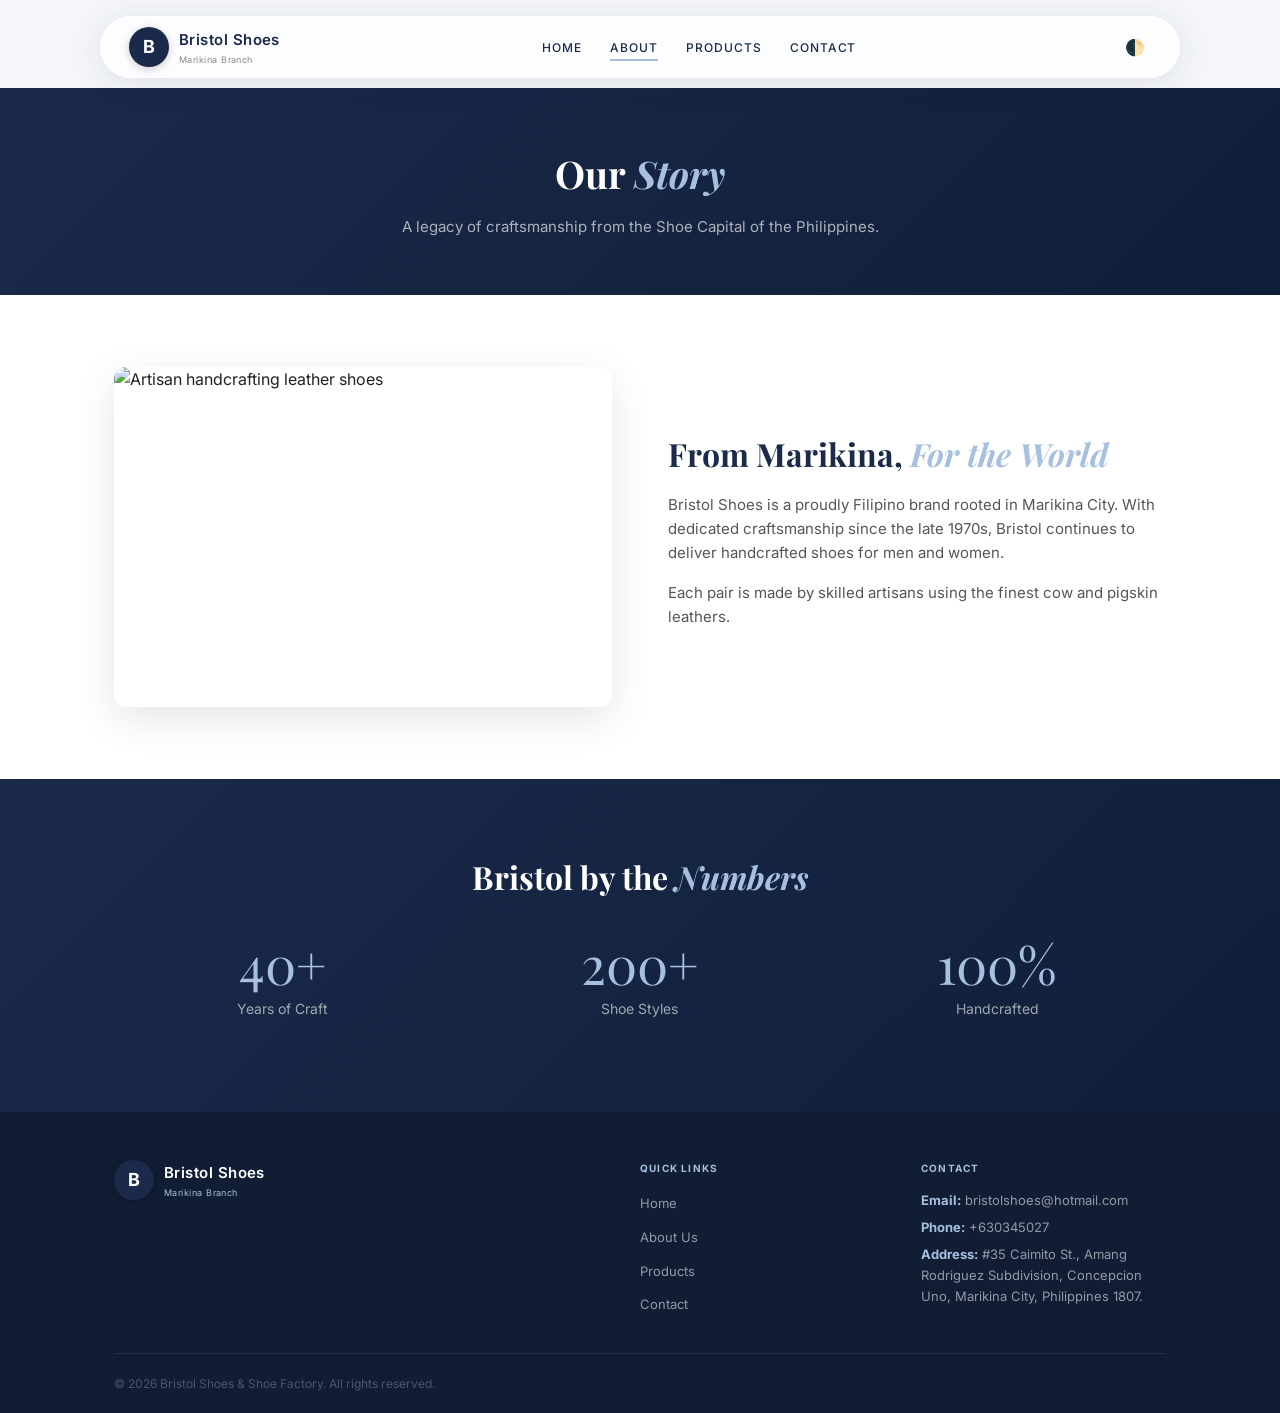
==== commit 6ba3742a: "Fix navbar layout and revamp theme switcher" ====
--- a/about.html
+++ b/about.html
@@ -29,15 +29,18 @@
                     <span class="logo-sub">Marikina Branch</span>
                 </div>
             </a>
-            <ul class="navigation-links">
+            <ul class="nav-links">
                 <li><a href="index.html">Home</a></li>
                 <li><a href="about.html" class="active">About</a></li>
                 <li><a href="products.html">Products</a></li>
                 <li><a href="contact.html">Contact</a></li>
             </ul>
-            <button class="nav-toggle" id="nav-toggle" aria-label="Menu" aria-expanded="false">
-                <span></span><span></span><span></span>
-            </button>
+            <div style="display: flex; align-items: center; gap: 8px;">
+                <button id="theme-toggle" class="theme-nav-btn" aria-label="Toggle Theme">🌓</button>
+                <button class="nav-toggle" id="nav-toggle" aria-label="Menu" aria-expanded="false">
+                    <span></span><span></span><span></span>
+                </button>
+            </div>
         </div>
     </nav>
 
@@ -128,16 +131,6 @@
             </div>
             <div class="footer-bottom">
                 <p>&copy; 2026 Bristol Shoes &amp; Shoe Factory. All rights reserved.</p>
-                <div class="switcher-wrap">
-                    <span class="switcher-label">Theme</span>
-                    <fieldset class="switcher">
-                        <legend class="switcher__legend"></legend>
-                        <input class="switcher__input" type="radio" name="theme" value="light" id="theme-light" checked>
-                        <label class="switcher__option" for="theme-light" title="Light mode">☀</label>
-                        <input class="switcher__input" type="radio" name="theme" value="dark" id="theme-dark">
-                        <label class="switcher__option" for="theme-dark" title="Dark mode">◐</label>
-                    </fieldset>
-                </div>
             </div>
         </div>
     </footer>
--- a/css/style.css
+++ b/css/style.css
@@ -242,6 +242,25 @@
     border-bottom-color: var(--accent);
 }
 
+.theme-nav-btn {
+    background: none;
+    border: none;
+    cursor: pointer;
+    font-size: 16px;
+    padding: 6px;
+    border-radius: 8px;
+    color: var(--nav-text);
+    display: flex;
+    align-items: center;
+    justify-content: center;
+    transition: background 0.2s, transform 0.2s;
+}
+
+.theme-nav-btn:hover {
+    background: rgba(168, 192, 224, 0.1);
+    transform: scale(1.05);
+}
+
 
 /* ==============================================
    HERO
@@ -752,141 +771,6 @@
     transform: translateY(0);
 }
 
-
-/* ==============================================
-   LIQUID GLASS THEME SWITCHER
-   Fixed bottom-right. Works on all 4 pages.
-   ============================================== */
-
-.switcher-wrap {
-    display: flex;
-    align-items: center;
-    gap: 10px;
-}
-
-.switcher-label {
-    font-size: 10px;
-    font-weight: 700;
-    letter-spacing: 0.1em;
-    text-transform: uppercase;
-    color: rgba(255, 255, 255, 0.45);
-}
-
-/* Reset fieldset browser defaults */
-.switcher {
-    border: none;
-    margin: 0;
-    padding: 0;
-    min-width: 0;
-    /* Layout */
-    position: relative;
-    display: flex;
-    align-items: center;
-    gap: 3px;
-    padding: 5px;
-    border-radius: 999px;
-
-    /* ── Light mode: dark navy so icons are ALWAYS readable on white pages ── */
-    background: rgba(27, 42, 74, 0.88);
-
-    /* 2. Blur everything behind it */
-    backdrop-filter: blur(40px) saturate(200%);
-    -webkit-backdrop-filter: blur(40px) saturate(200%);
-
-    /* 3. Glass rim — subtle top-edge highlight */
-    border: 1px solid rgba(255, 255, 255, 0.18) !important;
-
-    /* 4. Depth shadows */
-    box-shadow:
-        0 2px 6px rgba(0, 0, 0, 0.15),
-        0 8px 24px rgba(27, 42, 74, 0.35),
-        0 24px 56px rgba(27, 42, 74, 0.18),
-        inset 0 1.5px 0 rgba(255, 255, 255, 0.18),
-        inset 0 -1px 0 rgba(0, 0, 0, 0.25);
-
-    cursor: pointer;
-}
-
-/* Specular sheen — top-half highlight on the glass pill */
-.switcher::after {
-    content: '';
-    position: absolute;
-    inset: 0;
-    border-radius: inherit;
-    background: linear-gradient(170deg,
-            rgba(255, 255, 255, 0.12) 0%,
-            rgba(255, 255, 255, 0.02) 40%,
-            rgba(255, 255, 255, 0.00) 100%);
-    pointer-events: none;
-    z-index: 0;
-}
-
-/* Hide real radio */
-.switcher__input {
-    display: none;
-}
-
-.switcher__legend {
-    display: none;
-}
-
-/* Clickable icon button */
-.switcher__option {
-    position: relative;
-    z-index: 2;
-    /* above the ::after sheen */
-    width: 38px;
-    height: 38px;
-    border-radius: 50%;
-    display: flex;
-    align-items: center;
-    justify-content: center;
-    cursor: pointer;
-    font-size: 18px;
-    color: rgba(255, 255, 255, 0.9);
-    transition:
-        background 0.22s ease,
-        box-shadow 0.22s ease,
-        transform 0.22s cubic-bezier(0.175, 0.885, 0.32, 1.8);
-    user-select: none;
-}
-
-.switcher__option:hover {
-    transform: scale(1.16);
-}
-
-/* Checked / active circle */
-.switcher__input:checked+.switcher__option {
-    background: rgba(255, 255, 255, 0.28);
-    color: white;
-    box-shadow:
-        0 2px 10px rgba(0, 0, 0, 0.20),
-        inset 0 1px 0 rgba(255, 255, 255, 0.65);
-    transform: scale(1.1);
-}
-
-/* ── Dark mode overrides ── */
-[data-theme="dark"] .switcher {
-    background: rgba(20, 26, 40, 0.60) !important;
-    border-color: rgba(255, 255, 255, 0.10) !important;
-    box-shadow:
-        0 8px 32px rgba(0, 0, 0, 0.55),
-        inset 0 1.5px 0 rgba(255, 255, 255, 0.10),
-        inset 0 -1px 0 rgba(0, 0, 0, 0.25);
-}
-
-[data-theme="dark"] .switcher::after {
-    background: linear-gradient(170deg, rgba(255, 255, 255, 0.07) 0%, transparent 45%);
-}
-
-[data-theme="dark"] .switcher__option {
-    color: rgba(200, 215, 230, 0.85);
-}
-
-[data-theme="dark"] .switcher__input:checked+.switcher__option {
-    background: rgba(255, 255, 255, 0.14);
-    box-shadow: 0 2px 10px rgba(0, 0, 0, 0.35), inset 0 1px 0 rgba(255, 255, 255, 0.15);
-}
 
 
 
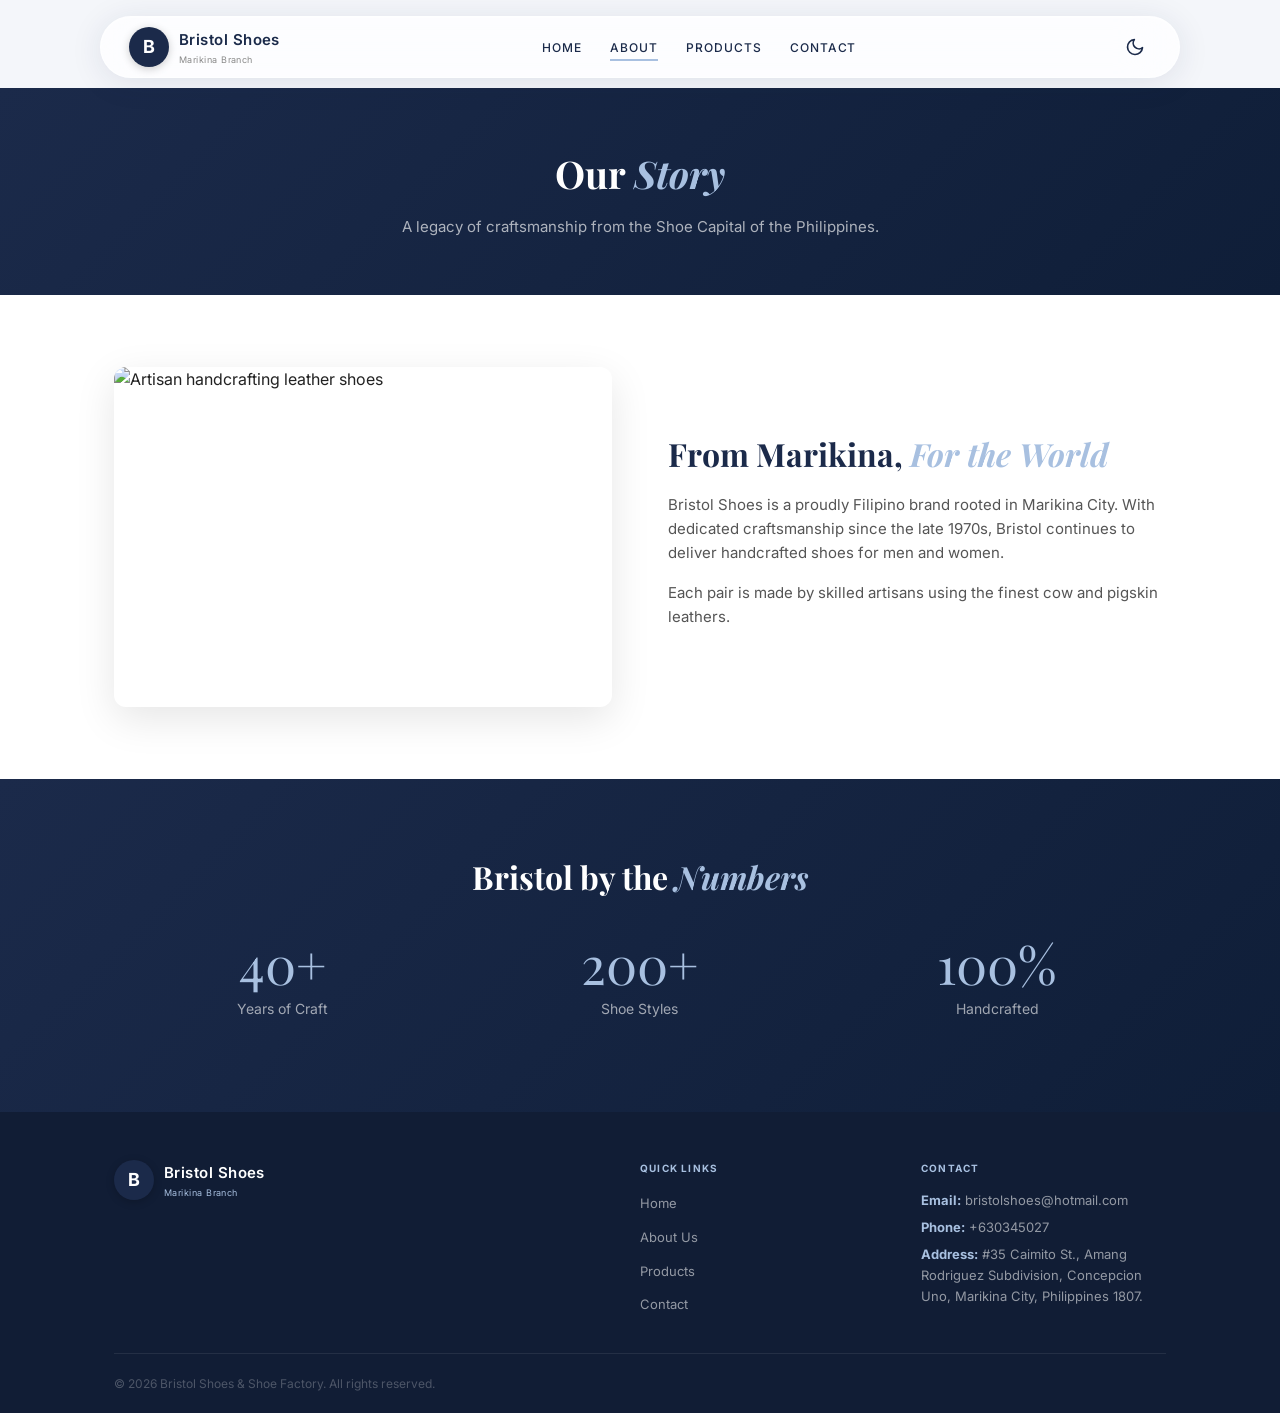
==== commit 42323999: "Replace text emoji with SVG theme icons" ====
--- a/about.html
+++ b/about.html
@@ -36,7 +36,10 @@
                 <li><a href="contact.html">Contact</a></li>
             </ul>
             <div style="display: flex; align-items: center; gap: 8px;">
-                <button id="theme-toggle" class="theme-nav-btn" aria-label="Toggle Theme">🌓</button>
+                <button id="theme-toggle" class="theme-nav-btn" aria-label="Toggle Theme">
+                    <svg class="sun-icon" xmlns="http://www.w3.org/2000/svg" width="20" height="20" viewBox="0 0 24 24" fill="none" stroke="currentColor" stroke-width="2" stroke-linecap="round" stroke-linejoin="round"><circle cx="12" cy="12" r="5"></circle><line x1="12" y1="1" x2="12" y2="3"></line><line x1="12" y1="21" x2="12" y2="23"></line><line x1="4.22" y1="4.22" x2="5.64" y2="5.64"></line><line x1="18.36" y1="18.36" x2="19.78" y2="19.78"></line><line x1="1" y1="12" x2="3" y2="12"></line><line x1="21" y1="12" x2="23" y2="12"></line><line x1="4.22" y1="19.78" x2="5.64" y2="18.36"></line><line x1="18.36" y1="5.64" x2="19.78" y2="4.22"></line></svg>
+                    <svg class="moon-icon" xmlns="http://www.w3.org/2000/svg" width="20" height="20" viewBox="0 0 24 24" fill="none" stroke="currentColor" stroke-width="2" stroke-linecap="round" stroke-linejoin="round"><path d="M21 12.79A9 9 0 1 1 11.21 3 7 7 0 0 0 21 12.79z"></path></svg>
+                </button>
                 <button class="nav-toggle" id="nav-toggle" aria-label="Menu" aria-expanded="false">
                     <span></span><span></span><span></span>
                 </button>
--- a/css/style.css
+++ b/css/style.css
@@ -261,6 +261,13 @@
     transform: scale(1.05);
 }
 
+/* Theme Icon Swapping */
+[data-theme="light"] .sun-icon { display: none; }
+[data-theme="light"] .moon-icon { display: block; }
+
+[data-theme="dark"] .sun-icon { display: block; }
+[data-theme="dark"] .moon-icon { display: none; }
+
 
 /* ==============================================
    HERO
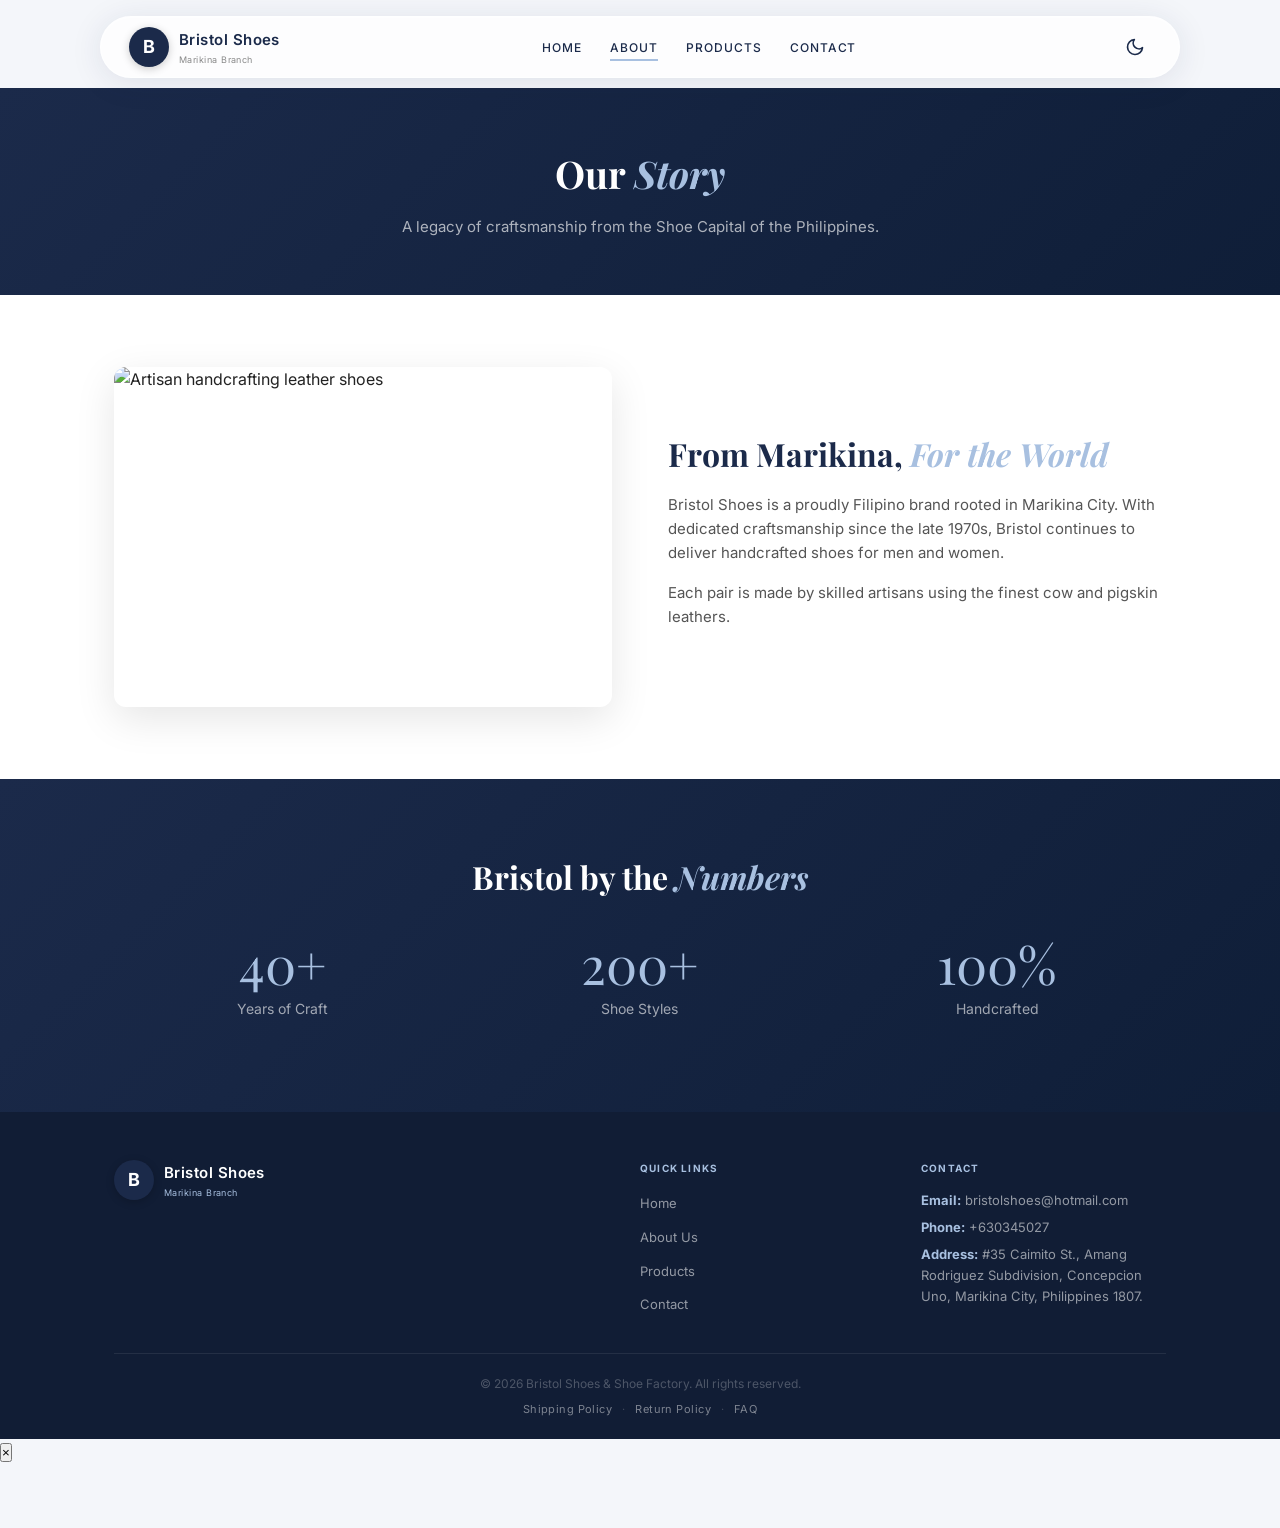
==== commit 24d053c8: "Add favicon, page fade-in, footer trust links, ATC toast, and info modal" ====
--- a/about.html
+++ b/about.html
@@ -14,6 +14,7 @@
     <meta name="viewport" content="width=device-width, initial-scale=1.0">
     <meta name="description" content="About Bristol Shoes Marikina - A proudly Filipino shoe brand.">
     <title>About Us - Bristol Shoes Marikina</title>
+    <link rel="icon" type="image/svg+xml" href="images/favicon.svg">
     <link rel="stylesheet" href="css/style.css">
 </head>
 
@@ -134,11 +135,27 @@
             </div>
             <div class="footer-bottom">
                 <p>&copy; 2026 Bristol Shoes &amp; Shoe Factory. All rights reserved.</p>
+                <div class="footer-trust-links">
+                    <a href="#" onclick="openInfoModal('shipping')">Shipping Policy</a>
+                    <span>·</span>
+                    <a href="#" onclick="openInfoModal('returns')">Return Policy</a>
+                    <span>·</span>
+                    <a href="#" onclick="openInfoModal('faq')">FAQ</a>
+                </div>
             </div>
         </div>
     </footer>
+    <!-- Info Modal (Shipping / Returns / FAQ) -->
+    <div id="info-modal-overlay" class="modal-overlay" onclick="if(event.target===this)closeInfoModal()">
+        <div class="modal-container" style="max-width:540px;">
+            <button class="modal-close" onclick="closeInfoModal()">&times;</button>
+            <div id="info-modal-body" style="padding:32px 28px;"></div>
+        </div>
+    </div>
+
     <script src="js/theme.js"></script>
     <script src="js/scroll.js"></script>
+    <script src="js/info-modal.js"></script>
 
 </body>
 
--- a/css/style.css
+++ b/css/style.css
@@ -97,6 +97,11 @@
     transition: background-color 0.3s ease;
 }
 
+@keyframes pageIn {
+    from { opacity: 0; transform: translateY(8px); }
+    to   { opacity: 1; transform: translateY(0); }
+}
+
 body {
     font-family: 'Inter', sans-serif;
     background: var(--bg);
@@ -105,6 +110,7 @@
     padding-top: 88px;
     /* GPU-accelerated scrolling */
     -webkit-overflow-scrolling: touch;
+    animation: pageIn 0.35s ease both;
 }
 
 img {
@@ -946,6 +952,75 @@
     }
 }
 
+/* ==============================================
+   FOOTER TRUST LINKS
+   ============================================== */
+
+.footer-bottom {
+    flex-direction: column;
+    gap: 8px;
+    text-align: center;
+}
+
+.footer-trust-links {
+    display: flex;
+    align-items: center;
+    gap: 10px;
+    flex-wrap: wrap;
+    justify-content: center;
+}
+
+.footer-trust-links a {
+    font-size: 11px;
+    color: rgba(255, 255, 255, 0.45);
+    text-decoration: none;
+    transition: color 0.2s;
+    letter-spacing: 0.04em;
+}
+
+.footer-trust-links a:hover {
+    color: rgba(255, 255, 255, 0.85);
+}
+
+.footer-trust-links span {
+    color: rgba(255, 255, 255, 0.2);
+    font-size: 11px;
+}
+
+/* ==============================================
+   ADD TO CART TOAST
+   ============================================== */
+
+.atc-toast {
+    position: fixed;
+    top: -80px;
+    left: 50%;
+    transform: translateX(-50%);
+    background: #1B2A4A;
+    color: #ffffff;
+    padding: 12px 22px;
+    border-radius: 999px;
+    font-size: 13px;
+    font-weight: 500;
+    display: flex;
+    align-items: center;
+    gap: 8px;
+    box-shadow: 0 8px 32px rgba(0, 0, 0, 0.25);
+    z-index: 99999;
+    transition: top 0.4s cubic-bezier(0.34, 1.56, 0.64, 1);
+    white-space: nowrap;
+    pointer-events: none;
+}
+
+[data-theme="dark"] .atc-toast {
+    background: #ffffff;
+    color: #1B2A4A;
+}
+
+.atc-toast.show {
+    top: 100px;
+}
+
 @media (min-width: 681px) and (max-width: 900px) {
 
     .hero .wrap,
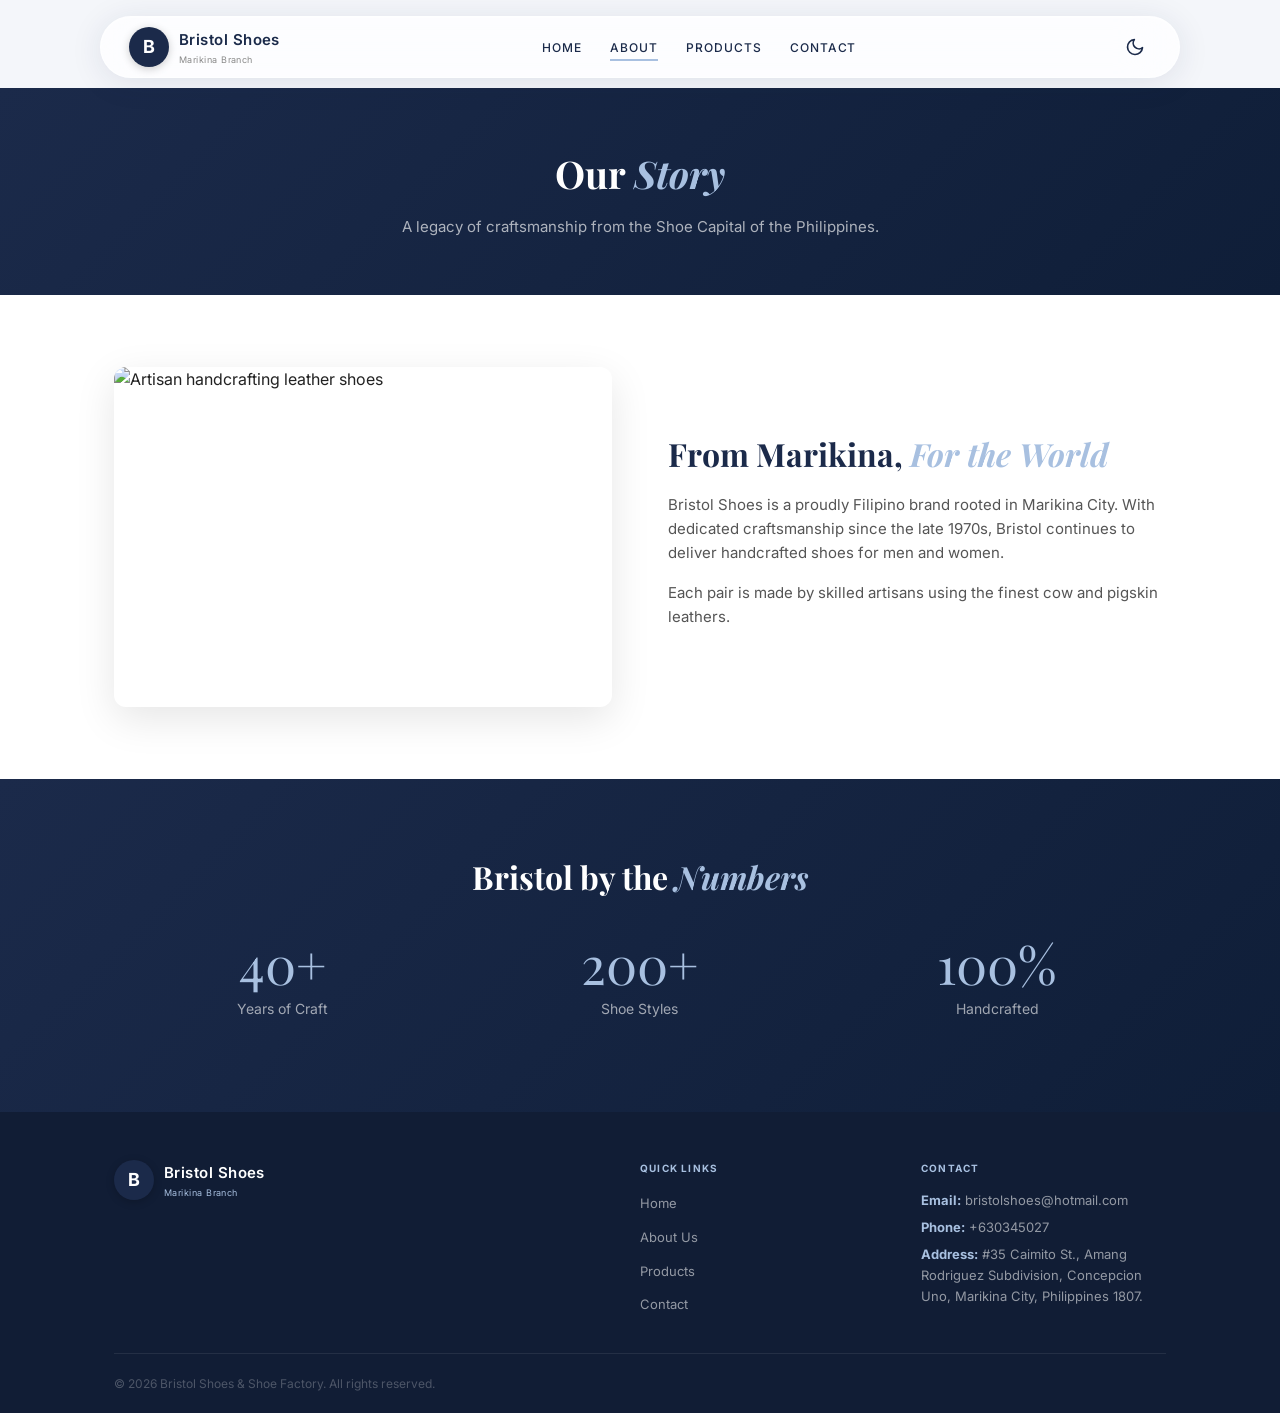
==== commit 75068db5: "Remove page fade-in, footer trust links, info modal, and ATC toast" ====
--- a/about.html
+++ b/about.html
@@ -135,27 +135,12 @@
             </div>
             <div class="footer-bottom">
                 <p>&copy; 2026 Bristol Shoes &amp; Shoe Factory. All rights reserved.</p>
-                <div class="footer-trust-links">
-                    <a href="#" onclick="openInfoModal('shipping')">Shipping Policy</a>
-                    <span>·</span>
-                    <a href="#" onclick="openInfoModal('returns')">Return Policy</a>
-                    <span>·</span>
-                    <a href="#" onclick="openInfoModal('faq')">FAQ</a>
-                </div>
             </div>
         </div>
     </footer>
-    <!-- Info Modal (Shipping / Returns / FAQ) -->
-    <div id="info-modal-overlay" class="modal-overlay" onclick="if(event.target===this)closeInfoModal()">
-        <div class="modal-container" style="max-width:540px;">
-            <button class="modal-close" onclick="closeInfoModal()">&times;</button>
-            <div id="info-modal-body" style="padding:32px 28px;"></div>
-        </div>
-    </div>
 
     <script src="js/theme.js"></script>
     <script src="js/scroll.js"></script>
-    <script src="js/info-modal.js"></script>
 
 </body>
 
--- a/css/style.css
+++ b/css/style.css
@@ -97,11 +97,6 @@
     transition: background-color 0.3s ease;
 }
 
-@keyframes pageIn {
-    from { opacity: 0; transform: translateY(8px); }
-    to   { opacity: 1; transform: translateY(0); }
-}
-
 body {
     font-family: 'Inter', sans-serif;
     background: var(--bg);
@@ -110,7 +105,6 @@
     padding-top: 88px;
     /* GPU-accelerated scrolling */
     -webkit-overflow-scrolling: touch;
-    animation: pageIn 0.35s ease both;
 }
 
 img {
@@ -952,74 +946,6 @@
     }
 }
 
-/* ==============================================
-   FOOTER TRUST LINKS
-   ============================================== */
-
-.footer-bottom {
-    flex-direction: column;
-    gap: 8px;
-    text-align: center;
-}
-
-.footer-trust-links {
-    display: flex;
-    align-items: center;
-    gap: 10px;
-    flex-wrap: wrap;
-    justify-content: center;
-}
-
-.footer-trust-links a {
-    font-size: 11px;
-    color: rgba(255, 255, 255, 0.45);
-    text-decoration: none;
-    transition: color 0.2s;
-    letter-spacing: 0.04em;
-}
-
-.footer-trust-links a:hover {
-    color: rgba(255, 255, 255, 0.85);
-}
-
-.footer-trust-links span {
-    color: rgba(255, 255, 255, 0.2);
-    font-size: 11px;
-}
-
-/* ==============================================
-   ADD TO CART TOAST
-   ============================================== */
-
-.atc-toast {
-    position: fixed;
-    top: -80px;
-    left: 50%;
-    transform: translateX(-50%);
-    background: #1B2A4A;
-    color: #ffffff;
-    padding: 12px 22px;
-    border-radius: 999px;
-    font-size: 13px;
-    font-weight: 500;
-    display: flex;
-    align-items: center;
-    gap: 8px;
-    box-shadow: 0 8px 32px rgba(0, 0, 0, 0.25);
-    z-index: 99999;
-    transition: top 0.4s cubic-bezier(0.34, 1.56, 0.64, 1);
-    white-space: nowrap;
-    pointer-events: none;
-}
-
-[data-theme="dark"] .atc-toast {
-    background: #ffffff;
-    color: #1B2A4A;
-}
-
-.atc-toast.show {
-    top: 100px;
-}
 
 @media (min-width: 681px) and (max-width: 900px) {
 
